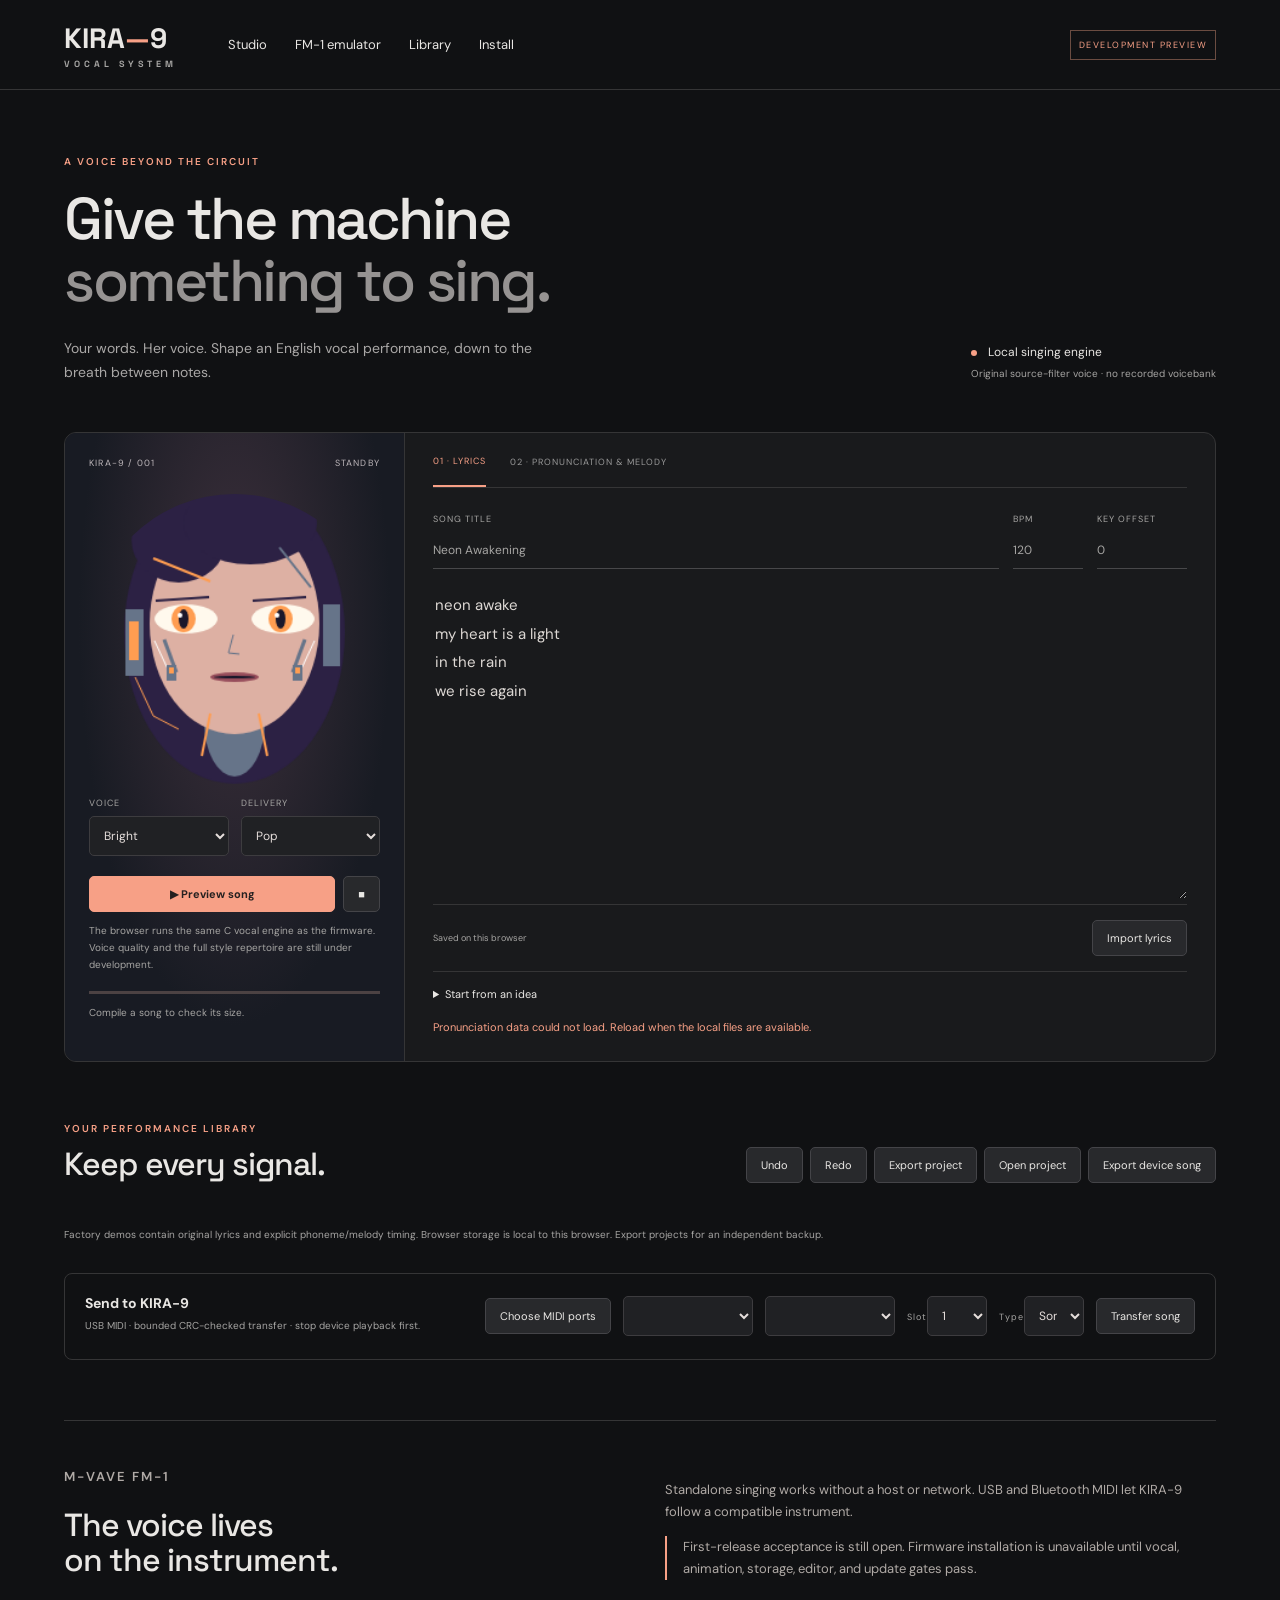
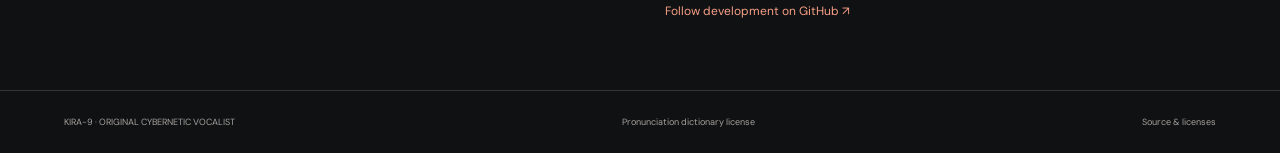
==== studio/index.html @ 8d9226d5 "feat: shared-WASM studio, typed library, MIDI master and development acceptance" ====
<!doctype html><html lang="en"><head><meta charset="utf-8"><meta name="viewport" content="width=device-width,initial-scale=1"><title>KIRA-9 · Songwriting Studio</title><meta name="description" content="Write an original song for your cybernetic vocalist. Edit English pronunciation, melody and timing, and preview the actual KIRA-9 singing engine."><link rel="stylesheet" href="style.css"></head><body>
<header><a class="brand" href="#">KIRA<span>—</span>9 <small>VOCAL SYSTEM</small></a><nav><a href="#workspace">Studio</a><a href="emulator/">FM-1 emulator</a><a href="#library">Library</a><a href="#install">Install</a></nav><span class="tag">DEVELOPMENT PREVIEW</span></header>
<main><section class="intro"><div><p class="eyebrow">A VOICE BEYOND THE CIRCUIT</p><h1>Give the machine<br><em>something to sing.</em></h1><p class="lede">Your words. Her voice. Shape an English vocal performance, down to the breath between notes.</p></div><aside><span class="indicator"></span> Local singing engine<br><small>Original source-filter voice · no recorded voicebank</small></aside></section>
<section id="workspace" class="workspace"><aside class="performer"><div class="performer-top"><span>KIRA-9 / 001</span><span id="playstate">STANDBY</span></div><canvas id="face" width="240" height="240" aria-label="Animated cyborg singer preview"></canvas><div class="voice-controls"><label>VOICE<select id="voice"><option value="0">Bright</option><option value="1">Deep</option><option value="2">Airy</option><option value="3">Smoky</option><option value="4">Youthful</option><option value="5">Mature</option><option value="6">Synthetic</option></select></label><label>DELIVERY<select id="style"><option value="0">Pop</option><option value="1">House</option><option value="2">IDM</option><option value="3">Trip-hop</option><option value="4">Ambient</option><option value="5">Soul</option><option value="6">Experimental</option><option value="7">Robotic</option></select></label></div><div class="transport"><button id="play" class="primary">▶ Preview song</button><button id="stop" aria-label="Stop singing">■</button></div><p class="fine">The browser runs the same C vocal engine as the firmware. Voice quality and the full style repertoire are still under development.</p><div class="meter"><span id="progress"></span></div><p id="capacity" class="fine">Compile a song to check its size.</p></aside>
<div class="editor"><div class="tabs" role="tablist"><button class="active" id="lyricsTab">01 · LYRICS</button><button id="timingTab">02 · PRONUNCIATION & MELODY</button></div><div id="lyricsPanel"><div class="title-row"><label>SONG TITLE<input id="title" value="Neon Awakening" maxlength="80"></label><label>BPM<input id="bpm" type="number" min="30" max="300" value="120"></label><label>KEY OFFSET<input id="key" type="number" min="-12" max="12" value="0"></label></div><label for="lyrics" class="sr">Your lyrics</label><textarea id="lyrics" spellcheck="true" placeholder="Paste your lyrics. Your wording stays yours."></textarea><div class="editor-footer"><span id="autosave">Saved on this browser</span><label class="filebutton">Import lyrics<input id="textfile" type="file" accept=".txt,text/plain"></label></div><details><summary>Start from an idea</summary><p class="fine">Offline rule-based starter. Your idea enters the first verse; mood and delivery guide the tempo and an original lyric structure. This is not an AI service, and it does not rewrite an existing draft automatically.</p><div class="generate-row"><input id="idea" placeholder="A new beginning in a neon city" maxlength="80"><select id="mood"><option value="bright">Bright</option><option value="quiet">Quiet</option></select><button id="generate">Create new draft</button></div></details></div><div id="timingPanel" hidden><p class="fine">Edit each word’s ARPAbet phonemes, MIDI note, and duration in ticks (96 per quarter note). Section headings are preserved but never sung. Unknown words need an explicit pronunciation.</p><div class="table-wrap"><table><thead><tr><th>WORD</th><th>PHONEMES</th><th>MIDI NOTE</th><th>TICKS</th></tr></thead><tbody id="alignment"></tbody></table></div><button id="compile">Validate performance</button></div><div id="status" role="status" aria-live="polite">Loading pronunciation dictionary…</div></div></section>
<section id="library" class="library"><div class="section-heading"><div><p class="eyebrow">YOUR PERFORMANCE LIBRARY</p><h2>Keep every signal.</h2></div><div class="actions"><button id="undo">Undo</button><button id="redo">Redo</button><button id="exportProject">Export project</button><label class="filebutton">Open project<input id="projectfile" type="file" accept=".json"></label><button id="exportSong">Export device song</button></div></div><div id="demos" class="demos"></div><p class="fine">Factory demos contain original lyrics and explicit phoneme/melody timing. Browser storage is local to this browser. Export projects for an independent backup.</p><div class="device-row"><div><h3>Send to KIRA-9</h3><p class="fine">USB MIDI · bounded CRC-checked transfer · stop device playback first.</p></div><button id="connect">Choose MIDI ports</button><select id="midiIn" aria-label="MIDI input"></select><select id="midiOut" aria-label="MIDI output"></select><label>Slot<select id="slot"><option value="0">1</option><option value="1">2</option><option value="2">3</option><option value="3">4</option><option value="4">5</option><option value="5">6</option><option value="6">7</option><option value="7">8</option></select></label><label>Type<select id="kind"><option value="0">Song</option><option value="1">Phrase</option><option value="2">Word</option></select></label><button id="transfer">Transfer song</button></div></section>
<section id="install" class="install"><div><p class="eyebrow">M-VAVE FM-1</p><h2>The voice lives<br>on the instrument.</h2></div><div><p>Standalone singing works without a host or network. USB and Bluetooth MIDI let KIRA-9 follow a compatible instrument.</p><p class="notice">First-release acceptance is still open. Firmware installation is unavailable until vocal, animation, storage, editor, and update gates pass.</p><a class="repo" href="https://github.com/CodingSlapfu/KIRA-9">Follow development on GitHub ↗</a></div></section></main><footer><span>KIRA-9 · ORIGINAL CYBERNETIC VOCALIST</span><a href="CMUDICT-LICENSE.txt">Pronunciation dictionary license</a><a href="https://github.com/CodingSlapfu/KIRA-9">Source & licenses</a></footer><script type="module" src="app.mjs"></script></body></html>
---- studio/style.css ----
@import url('https://fonts.googleapis.com/css2?family=DM+Sans:wght@400;500;600;700&family=Space+Grotesk:wght@400;500;600;700&display=swap');
:root{font-family:'DM Sans',sans-serif;color:#e9e7e4;background:#101113;--muted:#a6a5a3;--accent:#f7a086;--line:#353536}*{box-sizing:border-box}body{margin:0}a{color:inherit;text-decoration:none}header{height:90px;padding:0 5vw;border-bottom:1px solid var(--line);display:flex;align-items:center;gap:4vw}.brand{font:700 28px 'Space Grotesk',sans-serif;white-space:nowrap}.brand span{color:var(--accent)}.brand small{font-size:9px;display:block;letter-spacing:4px;color:var(--muted);margin-top:2px}nav{display:flex;gap:28px;font-size:13px}.tag{margin-left:auto;font-size:9px;letter-spacing:1.5px;padding:8px;border:1px solid #6b4c41;color:var(--accent)}main{max-width:1440px;margin:auto;padding:0 5vw}.intro{padding:65px 0 48px;display:flex;align-items:flex-end;justify-content:space-between;gap:32px}.eyebrow{color:var(--accent);font-size:10px;font-weight:600;letter-spacing:2px;margin:0 0 20px}h1{font:500 clamp(36px,4.6vw,66px)/1.06 'Space Grotesk',sans-serif;letter-spacing:-2.5px;margin:0}h1 em{font-style:normal;color:#969392}.lede{max-width:470px;color:#aaa8a7;line-height:1.7;font-size:14px;margin:24px 0 0}.intro aside{font-size:12px;line-height:2}.intro small{display:block;color:var(--muted);font-size:10px}.indicator{display:inline-block;width:6px;height:6px;background:var(--accent);border-radius:50%;margin-right:8px}.workspace{display:grid;grid-template-columns:340px 1fr;border:1px solid var(--line);border-radius:12px;overflow:hidden;background:#191a1c}.performer{background:radial-gradient(ellipse at 50% 30%,#3d303c 0,#181b23 65%);padding:24px;border-right:1px solid var(--line)}.performer-top{display:flex;justify-content:space-between;font-size:9px;letter-spacing:1.2px;color:#bdb6ba}.performer canvas{display:block;width:100%;image-rendering:auto;margin:25px auto 12px;border-radius:50% 50% 12px 12px}.voice-controls{display:grid;grid-template-columns:1fr 1fr;gap:12px}label{display:block;font-size:9px;letter-spacing:1px;color:var(--muted)}input,select,textarea,button{font:inherit;color:inherit}input,select{width:100%;background:#202124;border:1px solid #3d3c3f;border-radius:5px;padding:10px;margin-top:7px;font-size:12px;outline-offset:3px}select{color:#e5dedb}button,.filebutton{cursor:pointer;background:#28292c;border:1px solid #444448;border-radius:5px;padding:10px 14px;font-size:11px;letter-spacing:0;color:#e9e7e4;text-align:center;transition:background .15s}button:hover,.filebutton:hover{background:#414045}button:focus-visible,a:focus-visible,input:focus-visible,select:focus-visible,textarea:focus-visible{outline:2px solid var(--accent);outline-offset:3px}.primary{background:var(--accent);border-color:var(--accent);color:#242020;font-weight:700}.primary:hover{background:#ffb7a2}.transport{display:flex;gap:8px;margin-top:20px}.transport .primary{flex:1}.fine{color:var(--muted);font-size:10px;line-height:1.7}.meter{height:3px;background:#4c4243;margin-top:18px;overflow:hidden}.meter span{display:block;background:var(--accent);height:100%;width:0}.editor{padding:0 28px 20px;min-width:0}.tabs{display:flex;border-bottom:1px solid var(--line);margin-bottom:25px;gap:24px;overflow:auto}.tabs button{font-size:9px;letter-spacing:1px;white-space:nowrap;background:none;padding:22px 0 18px;border:none;border-radius:0;color:#999}.tabs .active{border-bottom:2px solid var(--accent);color:var(--accent)}.title-row{display:grid;grid-template-columns:1fr 70px 90px;gap:14px;margin-bottom:20px}.title-row input{background:transparent;border:none;border-bottom:1px solid #48484a;border-radius:0;padding-left:0}textarea{width:100%;height:310px;resize:vertical;background:transparent;border:none;outline-offset:5px;line-height:1.9;font-size:15px;color:#ddd8d4}.editor-footer{display:flex;align-items:center;justify-content:space-between;font-size:9px;color:var(--muted);border-top:1px solid var(--line);padding:15px 0}.filebutton input{display:none}details{border-top:1px solid var(--line);padding-top:15px;font-size:11px}summary{cursor:pointer}.generate-row{display:flex;align-items:center;gap:8px}.generate-row select{width:85px}.generate-row button{white-space:nowrap;margin-top:7px}#status{font-size:11px;line-height:1.6;padding-top:18px;color:var(--accent);min-height:40px}.table-wrap{max-height:370px;overflow:auto;margin-bottom:15px}table{width:100%;border-collapse:collapse}th{font-size:9px;text-align:left;color:var(--muted);padding:9px}td{padding:4px;font-size:11px;border-bottom:1px solid #303134}td input{padding:7px;min-width:48px;margin:0}.library{padding:60px 0}.section-heading{display:flex;justify-content:space-between;align-items:flex-end;gap:20px}.section-heading .eyebrow{margin-bottom:12px}h2{font:500 32px/1.1 'Space Grotesk';letter-spacing:-1px;margin:0}.actions{display:flex;gap:7px;flex-wrap:wrap}.demos{display:grid;grid-template-columns:repeat(4,1fr);gap:12px;margin:28px 0 15px}.demo{min-height:105px;text-align:left;padding:18px;position:relative;background:#1b1d20;border:1px solid var(--line)}.demo span{display:block;font:500 14px 'Space Grotesk';margin:18px 0 4px}.demo small{color:#a09b99;font-size:10px}.demo b{position:absolute;right:16px;top:14px;color:var(--accent);font-weight:400}.device-row{display:flex;align-items:center;gap:12px;border:1px solid var(--line);border-radius:8px;padding:20px;margin-top:30px;flex-wrap:wrap}.device-row div{margin-right:auto}.device-row select{width:130px;margin:0}.device-row label select{width:60px}h3{font-size:14px;margin:0}.device-row p{margin:5px 0}.install{padding:45px 0 70px;border-top:1px solid var(--line);display:grid;grid-template-columns:1fr 1fr;gap:50px}.install p{font-size:13px;line-height:1.7;color:#b0aaa6}.notice{border-left:2px solid var(--accent);padding-left:16px}.repo{display:inline-block;font-size:12px;margin-top:10px;color:var(--accent)}footer{padding:25px 5vw;border-top:1px solid var(--line);font-size:9px;color:#a6a29d;display:flex;justify-content:space-between;gap:20px}.sr{position:absolute;width:1px;height:1px;overflow:hidden;clip-path:inset(50%)}[hidden]{display:none!important}@media(max-width:1000px){header{gap:20px}nav{gap:14px}.tag{display:none}.workspace{grid-template-columns:280px 1fr}.performer{padding:18px}.editor{padding:0 18px 18px}.section-heading{display:block}.actions{margin-top:20px}.demos{grid-template-columns:repeat(2,1fr)}}@media(max-width:680px){header{height:auto;min-height:90px;flex-wrap:wrap;padding-top:18px;padding-bottom:15px}nav{font-size:11px}.intro{padding-top:40px;display:block}.intro aside{margin-top:22px}.workspace{grid-template-columns:1fr}.performer{border-right:none;border-bottom:1px solid var(--line)}.performer canvas{width:240px;max-width:100%}.performer .fine{max-width:340px}.editor{padding:0 18px 18px}.tabs{gap:14px}.tabs button{font-size:8px}.install{grid-template-columns:1fr;gap:22px}.demos{gap:8px}.generate-row{flex-wrap:wrap}.title-row{grid-template-columns:1fr 55px 70px}footer{flex-wrap:wrap}}
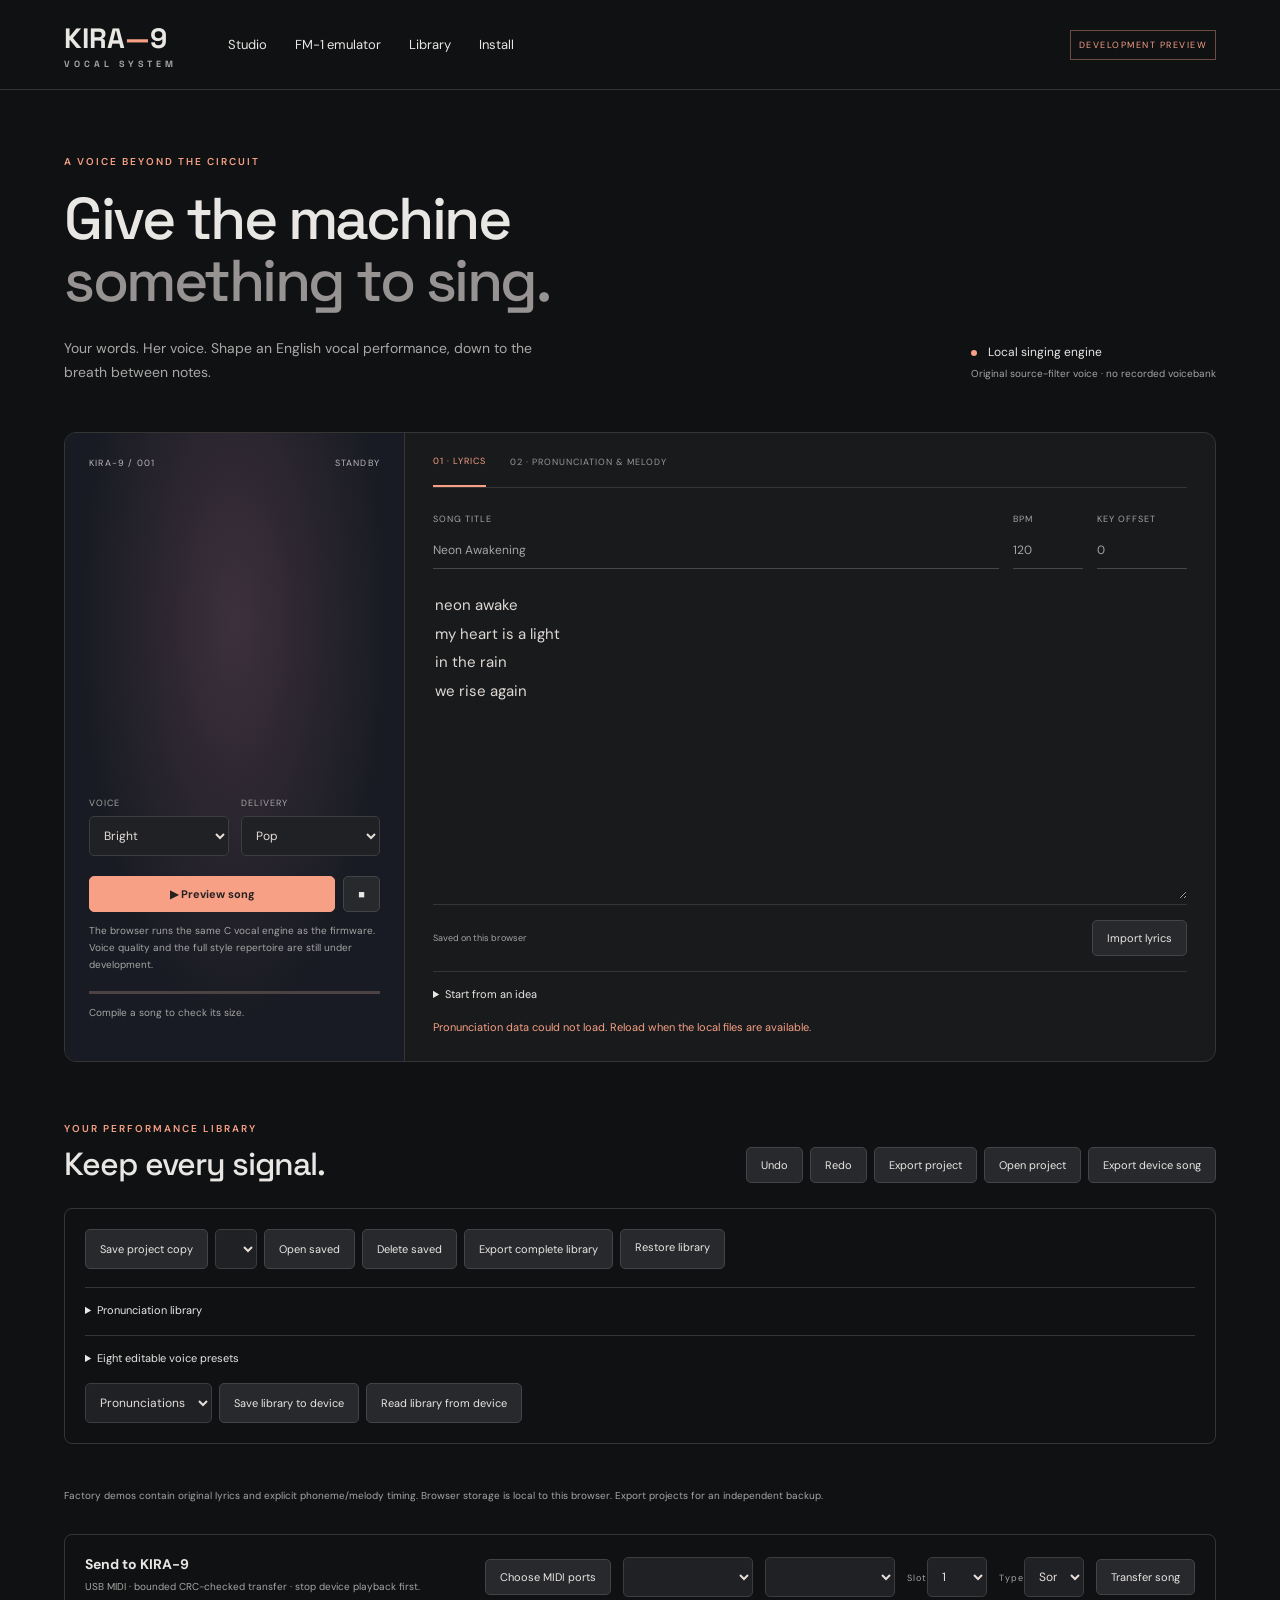
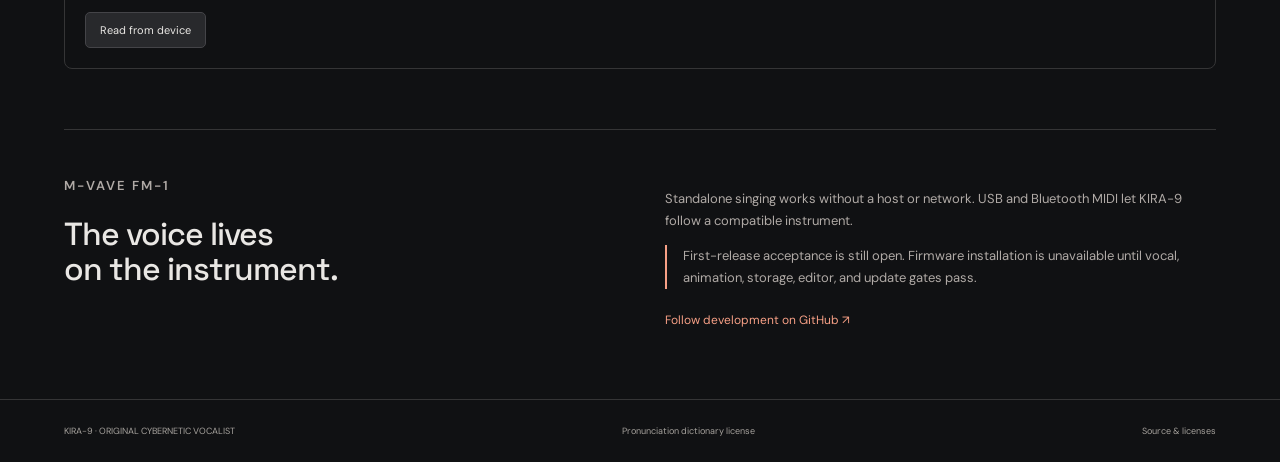
==== commit 8a0fba0b: "feat: articulatory vocal DSP, shared cybernetic face rig and editable libraries" ====
--- a/studio/index.html
+++ b/studio/index.html
@@ -2,6 +2,6 @@
 <header><a class="brand" href="#">KIRA<span>—</span>9 <small>VOCAL SYSTEM</small></a><nav><a href="#workspace">Studio</a><a href="emulator/">FM-1 emulator</a><a href="#library">Library</a><a href="#install">Install</a></nav><span class="tag">DEVELOPMENT PREVIEW</span></header>
 <main><section class="intro"><div><p class="eyebrow">A VOICE BEYOND THE CIRCUIT</p><h1>Give the machine<br><em>something to sing.</em></h1><p class="lede">Your words. Her voice. Shape an English vocal performance, down to the breath between notes.</p></div><aside><span class="indicator"></span> Local singing engine<br><small>Original source-filter voice · no recorded voicebank</small></aside></section>
 <section id="workspace" class="workspace"><aside class="performer"><div class="performer-top"><span>KIRA-9 / 001</span><span id="playstate">STANDBY</span></div><canvas id="face" width="240" height="240" aria-label="Animated cyborg singer preview"></canvas><div class="voice-controls"><label>VOICE<select id="voice"><option value="0">Bright</option><option value="1">Deep</option><option value="2">Airy</option><option value="3">Smoky</option><option value="4">Youthful</option><option value="5">Mature</option><option value="6">Synthetic</option></select></label><label>DELIVERY<select id="style"><option value="0">Pop</option><option value="1">House</option><option value="2">IDM</option><option value="3">Trip-hop</option><option value="4">Ambient</option><option value="5">Soul</option><option value="6">Experimental</option><option value="7">Robotic</option></select></label></div><div class="transport"><button id="play" class="primary">▶ Preview song</button><button id="stop" aria-label="Stop singing">■</button></div><p class="fine">The browser runs the same C vocal engine as the firmware. Voice quality and the full style repertoire are still under development.</p><div class="meter"><span id="progress"></span></div><p id="capacity" class="fine">Compile a song to check its size.</p></aside>
-<div class="editor"><div class="tabs" role="tablist"><button class="active" id="lyricsTab">01 · LYRICS</button><button id="timingTab">02 · PRONUNCIATION & MELODY</button></div><div id="lyricsPanel"><div class="title-row"><label>SONG TITLE<input id="title" value="Neon Awakening" maxlength="80"></label><label>BPM<input id="bpm" type="number" min="30" max="300" value="120"></label><label>KEY OFFSET<input id="key" type="number" min="-12" max="12" value="0"></label></div><label for="lyrics" class="sr">Your lyrics</label><textarea id="lyrics" spellcheck="true" placeholder="Paste your lyrics. Your wording stays yours."></textarea><div class="editor-footer"><span id="autosave">Saved on this browser</span><label class="filebutton">Import lyrics<input id="textfile" type="file" accept=".txt,text/plain"></label></div><details><summary>Start from an idea</summary><p class="fine">Offline rule-based starter. Your idea enters the first verse; mood and delivery guide the tempo and an original lyric structure. This is not an AI service, and it does not rewrite an existing draft automatically.</p><div class="generate-row"><input id="idea" placeholder="A new beginning in a neon city" maxlength="80"><select id="mood"><option value="bright">Bright</option><option value="quiet">Quiet</option></select><button id="generate">Create new draft</button></div></details></div><div id="timingPanel" hidden><p class="fine">Edit each word’s ARPAbet phonemes, MIDI note, and duration in ticks (96 per quarter note). Section headings are preserved but never sung. Unknown words need an explicit pronunciation.</p><div class="table-wrap"><table><thead><tr><th>WORD</th><th>PHONEMES</th><th>MIDI NOTE</th><th>TICKS</th></tr></thead><tbody id="alignment"></tbody></table></div><button id="compile">Validate performance</button></div><div id="status" role="status" aria-live="polite">Loading pronunciation dictionary…</div></div></section>
-<section id="library" class="library"><div class="section-heading"><div><p class="eyebrow">YOUR PERFORMANCE LIBRARY</p><h2>Keep every signal.</h2></div><div class="actions"><button id="undo">Undo</button><button id="redo">Redo</button><button id="exportProject">Export project</button><label class="filebutton">Open project<input id="projectfile" type="file" accept=".json"></label><button id="exportSong">Export device song</button></div></div><div id="demos" class="demos"></div><p class="fine">Factory demos contain original lyrics and explicit phoneme/melody timing. Browser storage is local to this browser. Export projects for an independent backup.</p><div class="device-row"><div><h3>Send to KIRA-9</h3><p class="fine">USB MIDI · bounded CRC-checked transfer · stop device playback first.</p></div><button id="connect">Choose MIDI ports</button><select id="midiIn" aria-label="MIDI input"></select><select id="midiOut" aria-label="MIDI output"></select><label>Slot<select id="slot"><option value="0">1</option><option value="1">2</option><option value="2">3</option><option value="3">4</option><option value="4">5</option><option value="5">6</option><option value="6">7</option><option value="7">8</option></select></label><label>Type<select id="kind"><option value="0">Song</option><option value="1">Phrase</option><option value="2">Word</option></select></label><button id="transfer">Transfer song</button></div></section>
+<div class="editor"><div class="tabs" role="tablist"><button class="active" id="lyricsTab">01 · LYRICS</button><button id="timingTab">02 · PRONUNCIATION & MELODY</button></div><div id="lyricsPanel"><div class="title-row"><label>SONG TITLE<input id="title" value="Neon Awakening" maxlength="80"></label><label>BPM<input id="bpm" type="number" min="30" max="300" value="120"></label><label>KEY OFFSET<input id="key" type="number" min="-12" max="12" value="0"></label></div><label for="lyrics" class="sr">Your lyrics</label><textarea id="lyrics" spellcheck="true" placeholder="Paste your lyrics. Your wording stays yours."></textarea><div class="editor-footer"><span id="autosave">Saved on this browser</span><label class="filebutton">Import lyrics<input id="textfile" type="file" accept=".txt,text/plain"></label></div><details><summary>Start from an idea</summary><p class="fine">Offline rule-based starter. Your idea enters the first verse; mood and delivery guide the tempo and an original lyric structure. This is not an AI service, and it does not rewrite an existing draft automatically.</p><div class="generate-row"><input id="idea" placeholder="A new beginning in a neon city" maxlength="80"><select id="mood"><option value="bright">Bright</option><option value="quiet">Quiet</option></select><button id="generate">Create new draft</button></div></details></div><div id="timingPanel" hidden><p class="fine">Edit each word’s ARPAbet phonemes, MIDI note, and duration in ticks (96 per quarter note). Section headings are preserved but never sung. Unknown words need an explicit pronunciation.</p><div class="table-wrap"><table><thead><tr><th>WORD</th><th>PHONEMES</th><th>MIDI NOTE</th><th>TICKS</th><th>STRESS</th><th>LEVEL</th><th>BREATH</th><th>PHONEME TICKS</th><th>MELISMA</th></tr></thead><tbody id="alignment"></tbody></table></div><label>QUANTIZE<select id="quantize"><option value="1">Exact</option><option value="6">1/64</option><option value="12">1/32</option><option value="24">1/16</option><option value="48">1/8</option></select></label><button id="compile">Validate performance</button><button id="fromLyrics">Rebuild score from lyrics</button><div class="table-wrap"><table><thead><tr><th>Tick</th><th>Phoneme</th><th>Note</th><th>Length</th><th>Level</th><th>Stress</th></tr></thead><tbody id="scoreRows"></tbody></table></div></div><div id="status" role="status" aria-live="polite">Loading pronunciation dictionary…</div></div></section>
+<section id="library" class="library"><div class="section-heading"><div><p class="eyebrow">YOUR PERFORMANCE LIBRARY</p><h2>Keep every signal.</h2></div><div class="actions"><button id="undo">Undo</button><button id="redo">Redo</button><button id="exportProject">Export project</button><label class="filebutton">Open project<input id="projectfile" type="file" accept=".json"></label><button id="exportSong">Export device song</button></div></div><div class="library-tools"><div class="actions"><button id="saveProject">Save project copy</button><select id="savedProjects" aria-label="Saved projects"></select><button id="openSaved">Open saved</button><button id="deleteSaved">Delete saved</button><button id="exportLibrary">Export complete library</button><label class="filebutton">Restore library<input id="restoreLibrary" type="file" accept=".json"></label></div><details><summary>Pronunciation library</summary><p class="fine">One English word and its ARPAbet pronunciation per line. For example: kira = K IH R AH. Corrections apply to new compilations; your lyric text stays intact.</p><textarea id="pronunciations" aria-label="Pronunciation library" placeholder="kira = K IH R AH"></textarea><button id="savePronunciations">Save pronunciations</button></details><details><summary>Eight editable voice presets</summary><p class="fine">Voice 0–6 · Style 0–7 · Emotion 0–3 · Morph/breath/vibrato/glide 0–100 · Harmony −12…12 semitones (0 off) · Expression 0–127.</p><div class="table-wrap"><table><thead><tr><th>Name</th><th>Voice</th><th>Style</th><th>Emotion</th><th>Morph</th><th>Breath</th><th>Vibrato</th><th>Glide</th><th>Harmony</th><th>Expression</th><th>Audition</th></tr></thead><tbody id="presetRows"></tbody></table></div></details><div class="actions"><select id="libraryKind" aria-label="Independent device library"><option value="3">Pronunciations</option><option value="4">Voice presets</option></select><button id="sendLibrary">Save library to device</button><button id="readLibrary">Read library from device</button></div></div><div id="demos" class="demos"></div><p class="fine">Factory demos contain original lyrics and explicit phoneme/melody timing. Browser storage is local to this browser. Export projects for an independent backup.</p><div class="device-row"><div><h3>Send to KIRA-9</h3><p class="fine">USB MIDI · bounded CRC-checked transfer · stop device playback first.</p></div><button id="connect">Choose MIDI ports</button><select id="midiIn" aria-label="MIDI input"></select><select id="midiOut" aria-label="MIDI output"></select><label>Slot<select id="slot"><option value="0">1</option><option value="1">2</option><option value="2">3</option><option value="3">4</option><option value="4">5</option><option value="5">6</option><option value="6">7</option><option value="7">8</option></select></label><label>Type<select id="kind"><option value="0">Song</option><option value="1">Phrase</option><option value="2">Word</option></select></label><button id="transfer">Transfer song</button><button id="receiveSong">Read from device</button></div></section>
 <section id="install" class="install"><div><p class="eyebrow">M-VAVE FM-1</p><h2>The voice lives<br>on the instrument.</h2></div><div><p>Standalone singing works without a host or network. USB and Bluetooth MIDI let KIRA-9 follow a compatible instrument.</p><p class="notice">First-release acceptance is still open. Firmware installation is unavailable until vocal, animation, storage, editor, and update gates pass.</p><a class="repo" href="https://github.com/CodingSlapfu/KIRA-9">Follow development on GitHub ↗</a></div></section></main><footer><span>KIRA-9 · ORIGINAL CYBERNETIC VOCALIST</span><a href="CMUDICT-LICENSE.txt">Pronunciation dictionary license</a><a href="https://github.com/CodingSlapfu/KIRA-9">Source & licenses</a></footer><script type="module" src="app.mjs"></script></body></html>
--- a/studio/style.css
+++ b/studio/style.css
@@ -1,2 +1,4 @@
 @import url('https://fonts.googleapis.com/css2?family=DM+Sans:wght@400;500;600;700&family=Space+Grotesk:wght@400;500;600;700&display=swap');
 :root{font-family:'DM Sans',sans-serif;color:#e9e7e4;background:#101113;--muted:#a6a5a3;--accent:#f7a086;--line:#353536}*{box-sizing:border-box}body{margin:0}a{color:inherit;text-decoration:none}header{height:90px;padding:0 5vw;border-bottom:1px solid var(--line);display:flex;align-items:center;gap:4vw}.brand{font:700 28px 'Space Grotesk',sans-serif;white-space:nowrap}.brand span{color:var(--accent)}.brand small{font-size:9px;display:block;letter-spacing:4px;color:var(--muted);margin-top:2px}nav{display:flex;gap:28px;font-size:13px}.tag{margin-left:auto;font-size:9px;letter-spacing:1.5px;padding:8px;border:1px solid #6b4c41;color:var(--accent)}main{max-width:1440px;margin:auto;padding:0 5vw}.intro{padding:65px 0 48px;display:flex;align-items:flex-end;justify-content:space-between;gap:32px}.eyebrow{color:var(--accent);font-size:10px;font-weight:600;letter-spacing:2px;margin:0 0 20px}h1{font:500 clamp(36px,4.6vw,66px)/1.06 'Space Grotesk',sans-serif;letter-spacing:-2.5px;margin:0}h1 em{font-style:normal;color:#969392}.lede{max-width:470px;color:#aaa8a7;line-height:1.7;font-size:14px;margin:24px 0 0}.intro aside{font-size:12px;line-height:2}.intro small{display:block;color:var(--muted);font-size:10px}.indicator{display:inline-block;width:6px;height:6px;background:var(--accent);border-radius:50%;margin-right:8px}.workspace{display:grid;grid-template-columns:340px 1fr;border:1px solid var(--line);border-radius:12px;overflow:hidden;background:#191a1c}.performer{background:radial-gradient(ellipse at 50% 30%,#3d303c 0,#181b23 65%);padding:24px;border-right:1px solid var(--line)}.performer-top{display:flex;justify-content:space-between;font-size:9px;letter-spacing:1.2px;color:#bdb6ba}.performer canvas{display:block;width:100%;image-rendering:auto;margin:25px auto 12px;border-radius:50% 50% 12px 12px}.voice-controls{display:grid;grid-template-columns:1fr 1fr;gap:12px}label{display:block;font-size:9px;letter-spacing:1px;color:var(--muted)}input,select,textarea,button{font:inherit;color:inherit}input,select{width:100%;background:#202124;border:1px solid #3d3c3f;border-radius:5px;padding:10px;margin-top:7px;font-size:12px;outline-offset:3px}select{color:#e5dedb}button,.filebutton{cursor:pointer;background:#28292c;border:1px solid #444448;border-radius:5px;padding:10px 14px;font-size:11px;letter-spacing:0;color:#e9e7e4;text-align:center;transition:background .15s}button:hover,.filebutton:hover{background:#414045}button:focus-visible,a:focus-visible,input:focus-visible,select:focus-visible,textarea:focus-visible{outline:2px solid var(--accent);outline-offset:3px}.primary{background:var(--accent);border-color:var(--accent);color:#242020;font-weight:700}.primary:hover{background:#ffb7a2}.transport{display:flex;gap:8px;margin-top:20px}.transport .primary{flex:1}.fine{color:var(--muted);font-size:10px;line-height:1.7}.meter{height:3px;background:#4c4243;margin-top:18px;overflow:hidden}.meter span{display:block;background:var(--accent);height:100%;width:0}.editor{padding:0 28px 20px;min-width:0}.tabs{display:flex;border-bottom:1px solid var(--line);margin-bottom:25px;gap:24px;overflow:auto}.tabs button{font-size:9px;letter-spacing:1px;white-space:nowrap;background:none;padding:22px 0 18px;border:none;border-radius:0;color:#999}.tabs .active{border-bottom:2px solid var(--accent);color:var(--accent)}.title-row{display:grid;grid-template-columns:1fr 70px 90px;gap:14px;margin-bottom:20px}.title-row input{background:transparent;border:none;border-bottom:1px solid #48484a;border-radius:0;padding-left:0}textarea{width:100%;height:310px;resize:vertical;background:transparent;border:none;outline-offset:5px;line-height:1.9;font-size:15px;color:#ddd8d4}.editor-footer{display:flex;align-items:center;justify-content:space-between;font-size:9px;color:var(--muted);border-top:1px solid var(--line);padding:15px 0}.filebutton input{display:none}details{border-top:1px solid var(--line);padding-top:15px;font-size:11px}summary{cursor:pointer}.generate-row{display:flex;align-items:center;gap:8px}.generate-row select{width:85px}.generate-row button{white-space:nowrap;margin-top:7px}#status{font-size:11px;line-height:1.6;padding-top:18px;color:var(--accent);min-height:40px}.table-wrap{max-height:370px;overflow:auto;margin-bottom:15px}table{width:100%;border-collapse:collapse}th{font-size:9px;text-align:left;color:var(--muted);padding:9px}td{padding:4px;font-size:11px;border-bottom:1px solid #303134}td input{padding:7px;min-width:48px;margin:0}.library{padding:60px 0}.section-heading{display:flex;justify-content:space-between;align-items:flex-end;gap:20px}.section-heading .eyebrow{margin-bottom:12px}h2{font:500 32px/1.1 'Space Grotesk';letter-spacing:-1px;margin:0}.actions{display:flex;gap:7px;flex-wrap:wrap}.demos{display:grid;grid-template-columns:repeat(4,1fr);gap:12px;margin:28px 0 15px}.demo{min-height:105px;text-align:left;padding:18px;position:relative;background:#1b1d20;border:1px solid var(--line)}.demo span{display:block;font:500 14px 'Space Grotesk';margin:18px 0 4px}.demo small{color:#a09b99;font-size:10px}.demo b{position:absolute;right:16px;top:14px;color:var(--accent);font-weight:400}.device-row{display:flex;align-items:center;gap:12px;border:1px solid var(--line);border-radius:8px;padding:20px;margin-top:30px;flex-wrap:wrap}.device-row div{margin-right:auto}.device-row select{width:130px;margin:0}.device-row label select{width:60px}h3{font-size:14px;margin:0}.device-row p{margin:5px 0}.install{padding:45px 0 70px;border-top:1px solid var(--line);display:grid;grid-template-columns:1fr 1fr;gap:50px}.install p{font-size:13px;line-height:1.7;color:#b0aaa6}.notice{border-left:2px solid var(--accent);padding-left:16px}.repo{display:inline-block;font-size:12px;margin-top:10px;color:var(--accent)}footer{padding:25px 5vw;border-top:1px solid var(--line);font-size:9px;color:#a6a29d;display:flex;justify-content:space-between;gap:20px}.sr{position:absolute;width:1px;height:1px;overflow:hidden;clip-path:inset(50%)}[hidden]{display:none!important}@media(max-width:1000px){header{gap:20px}nav{gap:14px}.tag{display:none}.workspace{grid-template-columns:280px 1fr}.performer{padding:18px}.editor{padding:0 18px 18px}.section-heading{display:block}.actions{margin-top:20px}.demos{grid-template-columns:repeat(2,1fr)}}@media(max-width:680px){header{height:auto;min-height:90px;flex-wrap:wrap;padding-top:18px;padding-bottom:15px}nav{font-size:11px}.intro{padding-top:40px;display:block}.intro aside{margin-top:22px}.workspace{grid-template-columns:1fr}.performer{border-right:none;border-bottom:1px solid var(--line)}.performer canvas{width:240px;max-width:100%}.performer .fine{max-width:340px}.editor{padding:0 18px 18px}.tabs{gap:14px}.tabs button{font-size:8px}.install{grid-template-columns:1fr;gap:22px}.demos{gap:8px}.generate-row{flex-wrap:wrap}.title-row{grid-template-columns:1fr 55px 70px}footer{flex-wrap:wrap}}
+
+.library-tools{display:grid;gap:18px;margin:25px 0;padding:20px;border:1px solid var(--line);border-radius:8px}.library-tools select{width:auto;max-width:220px;margin:0}.library-tools textarea{height:120px;border:1px solid var(--line);padding:10px}#presetRows input{min-width:55px}#presetRows td:first-child input{min-width:120px}.table-wrap table{min-width:650px}#alignment input{min-width:58px}#alignment td:nth-child(2) input{min-width:140px}
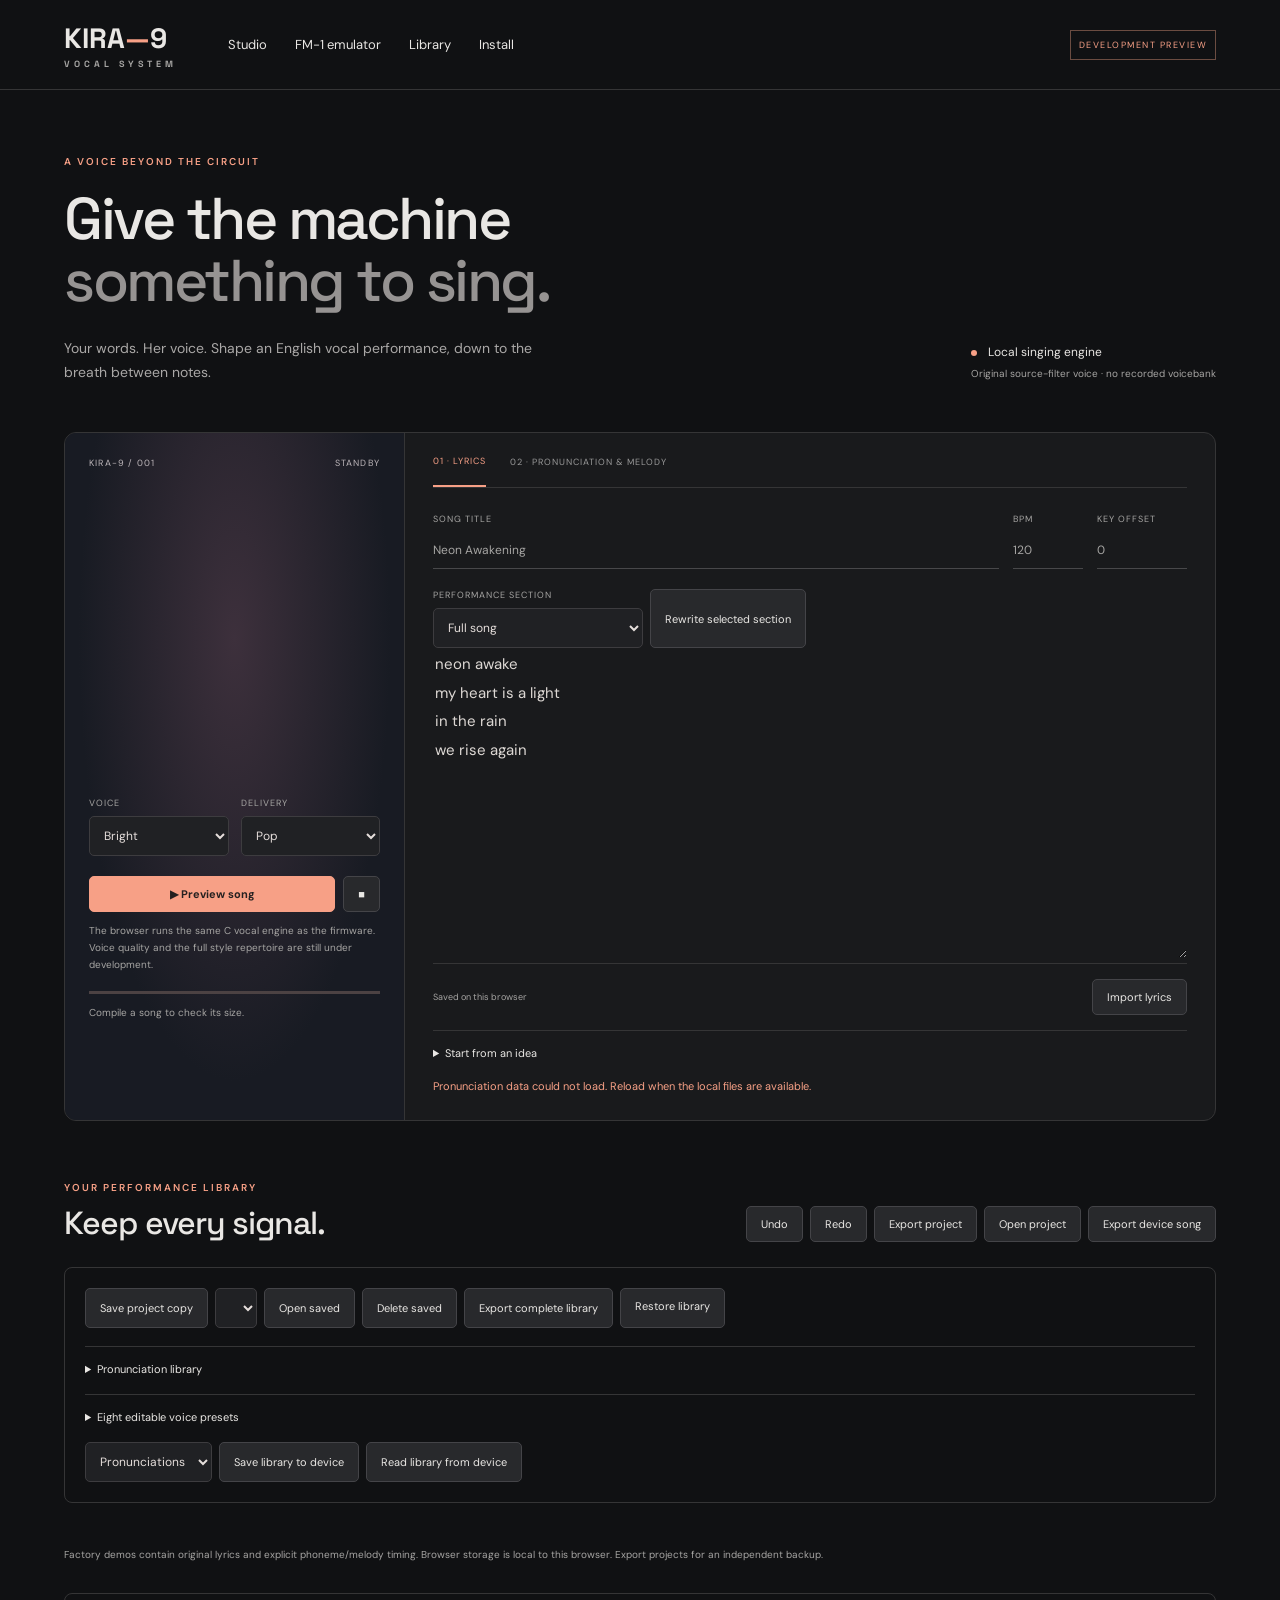
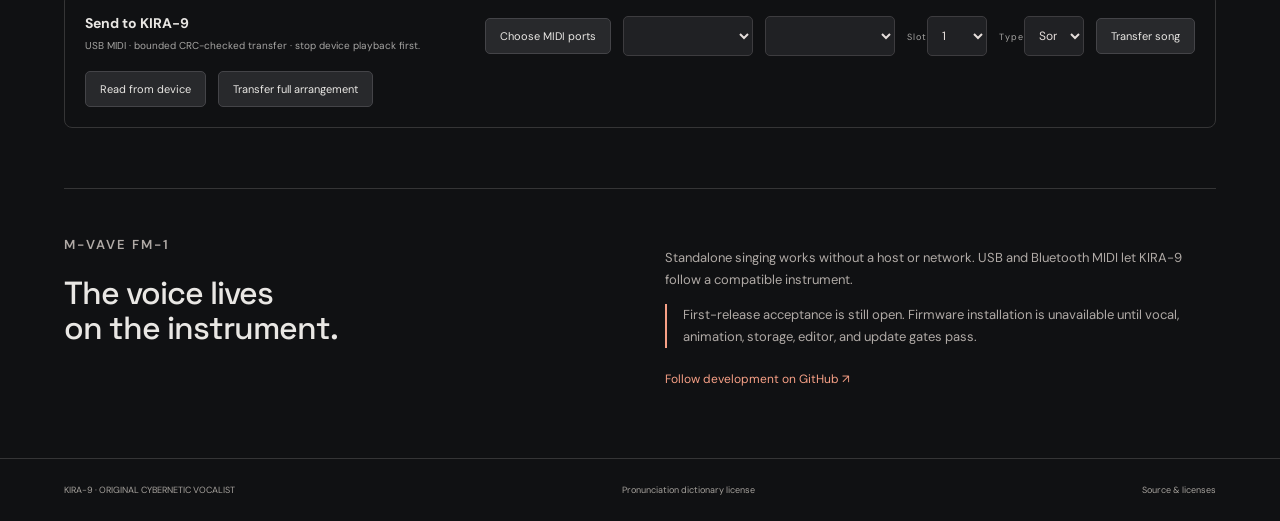
==== commit a0650f1d: "fix: expose CI failures and preserve retryable verified backups; retain arrangement work" ====
--- a/studio/index.html
+++ b/studio/index.html
@@ -2,6 +2,6 @@
 <header><a class="brand" href="#">KIRA<span>—</span>9 <small>VOCAL SYSTEM</small></a><nav><a href="#workspace">Studio</a><a href="emulator/">FM-1 emulator</a><a href="#library">Library</a><a href="#install">Install</a></nav><span class="tag">DEVELOPMENT PREVIEW</span></header>
 <main><section class="intro"><div><p class="eyebrow">A VOICE BEYOND THE CIRCUIT</p><h1>Give the machine<br><em>something to sing.</em></h1><p class="lede">Your words. Her voice. Shape an English vocal performance, down to the breath between notes.</p></div><aside><span class="indicator"></span> Local singing engine<br><small>Original source-filter voice · no recorded voicebank</small></aside></section>
 <section id="workspace" class="workspace"><aside class="performer"><div class="performer-top"><span>KIRA-9 / 001</span><span id="playstate">STANDBY</span></div><canvas id="face" width="240" height="240" aria-label="Animated cyborg singer preview"></canvas><div class="voice-controls"><label>VOICE<select id="voice"><option value="0">Bright</option><option value="1">Deep</option><option value="2">Airy</option><option value="3">Smoky</option><option value="4">Youthful</option><option value="5">Mature</option><option value="6">Synthetic</option></select></label><label>DELIVERY<select id="style"><option value="0">Pop</option><option value="1">House</option><option value="2">IDM</option><option value="3">Trip-hop</option><option value="4">Ambient</option><option value="5">Soul</option><option value="6">Experimental</option><option value="7">Robotic</option></select></label></div><div class="transport"><button id="play" class="primary">▶ Preview song</button><button id="stop" aria-label="Stop singing">■</button></div><p class="fine">The browser runs the same C vocal engine as the firmware. Voice quality and the full style repertoire are still under development.</p><div class="meter"><span id="progress"></span></div><p id="capacity" class="fine">Compile a song to check its size.</p></aside>
-<div class="editor"><div class="tabs" role="tablist"><button class="active" id="lyricsTab">01 · LYRICS</button><button id="timingTab">02 · PRONUNCIATION & MELODY</button></div><div id="lyricsPanel"><div class="title-row"><label>SONG TITLE<input id="title" value="Neon Awakening" maxlength="80"></label><label>BPM<input id="bpm" type="number" min="30" max="300" value="120"></label><label>KEY OFFSET<input id="key" type="number" min="-12" max="12" value="0"></label></div><label for="lyrics" class="sr">Your lyrics</label><textarea id="lyrics" spellcheck="true" placeholder="Paste your lyrics. Your wording stays yours."></textarea><div class="editor-footer"><span id="autosave">Saved on this browser</span><label class="filebutton">Import lyrics<input id="textfile" type="file" accept=".txt,text/plain"></label></div><details><summary>Start from an idea</summary><p class="fine">Offline rule-based starter. Your idea enters the first verse; mood and delivery guide the tempo and an original lyric structure. This is not an AI service, and it does not rewrite an existing draft automatically.</p><div class="generate-row"><input id="idea" placeholder="A new beginning in a neon city" maxlength="80"><select id="mood"><option value="bright">Bright</option><option value="quiet">Quiet</option></select><button id="generate">Create new draft</button></div></details></div><div id="timingPanel" hidden><p class="fine">Edit each word’s ARPAbet phonemes, MIDI note, and duration in ticks (96 per quarter note). Section headings are preserved but never sung. Unknown words need an explicit pronunciation.</p><div class="table-wrap"><table><thead><tr><th>WORD</th><th>PHONEMES</th><th>MIDI NOTE</th><th>TICKS</th><th>STRESS</th><th>LEVEL</th><th>BREATH</th><th>PHONEME TICKS</th><th>MELISMA</th></tr></thead><tbody id="alignment"></tbody></table></div><label>QUANTIZE<select id="quantize"><option value="1">Exact</option><option value="6">1/64</option><option value="12">1/32</option><option value="24">1/16</option><option value="48">1/8</option></select></label><button id="compile">Validate performance</button><button id="fromLyrics">Rebuild score from lyrics</button><div class="table-wrap"><table><thead><tr><th>Tick</th><th>Phoneme</th><th>Note</th><th>Length</th><th>Level</th><th>Stress</th></tr></thead><tbody id="scoreRows"></tbody></table></div></div><div id="status" role="status" aria-live="polite">Loading pronunciation dictionary…</div></div></section>
-<section id="library" class="library"><div class="section-heading"><div><p class="eyebrow">YOUR PERFORMANCE LIBRARY</p><h2>Keep every signal.</h2></div><div class="actions"><button id="undo">Undo</button><button id="redo">Redo</button><button id="exportProject">Export project</button><label class="filebutton">Open project<input id="projectfile" type="file" accept=".json"></label><button id="exportSong">Export device song</button></div></div><div class="library-tools"><div class="actions"><button id="saveProject">Save project copy</button><select id="savedProjects" aria-label="Saved projects"></select><button id="openSaved">Open saved</button><button id="deleteSaved">Delete saved</button><button id="exportLibrary">Export complete library</button><label class="filebutton">Restore library<input id="restoreLibrary" type="file" accept=".json"></label></div><details><summary>Pronunciation library</summary><p class="fine">One English word and its ARPAbet pronunciation per line. For example: kira = K IH R AH. Corrections apply to new compilations; your lyric text stays intact.</p><textarea id="pronunciations" aria-label="Pronunciation library" placeholder="kira = K IH R AH"></textarea><button id="savePronunciations">Save pronunciations</button></details><details><summary>Eight editable voice presets</summary><p class="fine">Voice 0–6 · Style 0–7 · Emotion 0–3 · Morph/breath/vibrato/glide 0–100 · Harmony −12…12 semitones (0 off) · Expression 0–127.</p><div class="table-wrap"><table><thead><tr><th>Name</th><th>Voice</th><th>Style</th><th>Emotion</th><th>Morph</th><th>Breath</th><th>Vibrato</th><th>Glide</th><th>Harmony</th><th>Expression</th><th>Audition</th></tr></thead><tbody id="presetRows"></tbody></table></div></details><div class="actions"><select id="libraryKind" aria-label="Independent device library"><option value="3">Pronunciations</option><option value="4">Voice presets</option></select><button id="sendLibrary">Save library to device</button><button id="readLibrary">Read library from device</button></div></div><div id="demos" class="demos"></div><p class="fine">Factory demos contain original lyrics and explicit phoneme/melody timing. Browser storage is local to this browser. Export projects for an independent backup.</p><div class="device-row"><div><h3>Send to KIRA-9</h3><p class="fine">USB MIDI · bounded CRC-checked transfer · stop device playback first.</p></div><button id="connect">Choose MIDI ports</button><select id="midiIn" aria-label="MIDI input"></select><select id="midiOut" aria-label="MIDI output"></select><label>Slot<select id="slot"><option value="0">1</option><option value="1">2</option><option value="2">3</option><option value="3">4</option><option value="4">5</option><option value="5">6</option><option value="6">7</option><option value="7">8</option></select></label><label>Type<select id="kind"><option value="0">Song</option><option value="1">Phrase</option><option value="2">Word</option></select></label><button id="transfer">Transfer song</button><button id="receiveSong">Read from device</button></div></section>
+<div class="editor"><div class="tabs" role="tablist"><button class="active" id="lyricsTab">01 · LYRICS</button><button id="timingTab">02 · PRONUNCIATION & MELODY</button></div><div id="lyricsPanel"><div class="title-row"><label>SONG TITLE<input id="title" value="Neon Awakening" maxlength="80"></label><label>BPM<input id="bpm" type="number" min="30" max="300" value="120"></label><label>KEY OFFSET<input id="key" type="number" min="-12" max="12" value="0"></label></div><div class="actions"><label>PERFORMANCE SECTION<select id="section"><option value="all">Full song</option></select></label><button id="sectionRewrite">Rewrite selected section</button></div><label for="lyrics" class="sr">Your lyrics</label><textarea id="lyrics" spellcheck="true" placeholder="Paste your lyrics. Your wording stays yours."></textarea><div class="editor-footer"><span id="autosave">Saved on this browser</span><label class="filebutton">Import lyrics<input id="textfile" type="file" accept=".txt,text/plain"></label></div><details><summary>Start from an idea</summary><p class="fine">Offline rule-based starter. Your idea enters the first verse; mood and delivery guide the tempo and an original lyric structure. This is not an AI service, and it does not rewrite an existing draft automatically.</p><div class="generate-row"><input id="idea" placeholder="A new beginning in a neon city" maxlength="80"><select id="mood"><option value="bright">Bright</option><option value="quiet">Quiet</option></select><button id="generate">Create new draft</button></div></details></div><div id="timingPanel" hidden><p class="fine">Edit each word’s ARPAbet phonemes, MIDI note, and duration in ticks (96 per quarter note). Section headings are preserved but never sung. Unknown words need an explicit pronunciation.</p><div class="table-wrap"><table><thead><tr><th>WORD</th><th>PHONEMES</th><th>MIDI NOTE</th><th>TICKS</th><th>STRESS</th><th>LEVEL</th><th>BREATH</th><th>PHONEME TICKS</th><th>MELISMA</th></tr></thead><tbody id="alignment"></tbody></table></div><label>QUANTIZE<select id="quantize"><option value="1">Exact</option><option value="6">1/64</option><option value="12">1/32</option><option value="24">1/16</option><option value="48">1/8</option></select></label><button id="compile">Validate performance</button><button id="fromLyrics">Rebuild score from lyrics</button><div class="table-wrap"><table><thead><tr><th>Tick</th><th>Phoneme</th><th>Note</th><th>Length</th><th>Level</th><th>Stress</th></tr></thead><tbody id="scoreRows"></tbody></table></div></div><div id="status" role="status" aria-live="polite">Loading pronunciation dictionary…</div></div></section>
+<section id="library" class="library"><div class="section-heading"><div><p class="eyebrow">YOUR PERFORMANCE LIBRARY</p><h2>Keep every signal.</h2></div><div class="actions"><button id="undo">Undo</button><button id="redo">Redo</button><button id="exportProject">Export project</button><label class="filebutton">Open project<input id="projectfile" type="file" accept=".json"></label><button id="exportSong">Export device song</button></div></div><div class="library-tools"><div class="actions"><button id="saveProject">Save project copy</button><select id="savedProjects" aria-label="Saved projects"></select><button id="openSaved">Open saved</button><button id="deleteSaved">Delete saved</button><button id="exportLibrary">Export complete library</button><label class="filebutton">Restore library<input id="restoreLibrary" type="file" accept=".json"></label></div><details><summary>Pronunciation library</summary><p class="fine">One English word and its ARPAbet pronunciation per line. For example: kira = K IH R AH. Corrections apply to new compilations; your lyric text stays intact.</p><textarea id="pronunciations" aria-label="Pronunciation library" placeholder="kira = K IH R AH"></textarea><button id="savePronunciations">Save pronunciations</button></details><details><summary>Eight editable voice presets</summary><p class="fine">Voice 0–6 · Style 0–7 · Emotion 0–3 · Morph/breath/vibrato/glide 0–100 · Harmony −12…12 semitones (0 off) · Expression 0–127.</p><div class="table-wrap"><table><thead><tr><th>Name</th><th>Voice</th><th>Style</th><th>Emotion</th><th>Morph</th><th>Breath</th><th>Vibrato</th><th>Glide</th><th>Harmony</th><th>Expression</th><th>Audition</th></tr></thead><tbody id="presetRows"></tbody></table></div></details><div class="actions"><select id="libraryKind" aria-label="Independent device library"><option value="3">Pronunciations</option><option value="4">Voice presets</option></select><button id="sendLibrary">Save library to device</button><button id="readLibrary">Read library from device</button></div></div><div id="demos" class="demos"></div><p class="fine">Factory demos contain original lyrics and explicit phoneme/melody timing. Browser storage is local to this browser. Export projects for an independent backup.</p><div class="device-row"><div><h3>Send to KIRA-9</h3><p class="fine">USB MIDI · bounded CRC-checked transfer · stop device playback first.</p></div><button id="connect">Choose MIDI ports</button><select id="midiIn" aria-label="MIDI input"></select><select id="midiOut" aria-label="MIDI output"></select><label>Slot<select id="slot"><option value="0">1</option><option value="1">2</option><option value="2">3</option><option value="3">4</option><option value="4">5</option><option value="5">6</option><option value="6">7</option><option value="7">8</option></select></label><label>Type<select id="kind"><option value="0">Song</option><option value="1">Phrase</option><option value="2">Word</option></select></label><button id="transfer">Transfer song</button><button id="receiveSong">Read from device</button><button id="sendArrangement">Transfer full arrangement</button></div></section>
 <section id="install" class="install"><div><p class="eyebrow">M-VAVE FM-1</p><h2>The voice lives<br>on the instrument.</h2></div><div><p>Standalone singing works without a host or network. USB and Bluetooth MIDI let KIRA-9 follow a compatible instrument.</p><p class="notice">First-release acceptance is still open. Firmware installation is unavailable until vocal, animation, storage, editor, and update gates pass.</p><a class="repo" href="https://github.com/CodingSlapfu/KIRA-9">Follow development on GitHub ↗</a></div></section></main><footer><span>KIRA-9 · ORIGINAL CYBERNETIC VOCALIST</span><a href="CMUDICT-LICENSE.txt">Pronunciation dictionary license</a><a href="https://github.com/CodingSlapfu/KIRA-9">Source & licenses</a></footer><script type="module" src="app.mjs"></script></body></html>
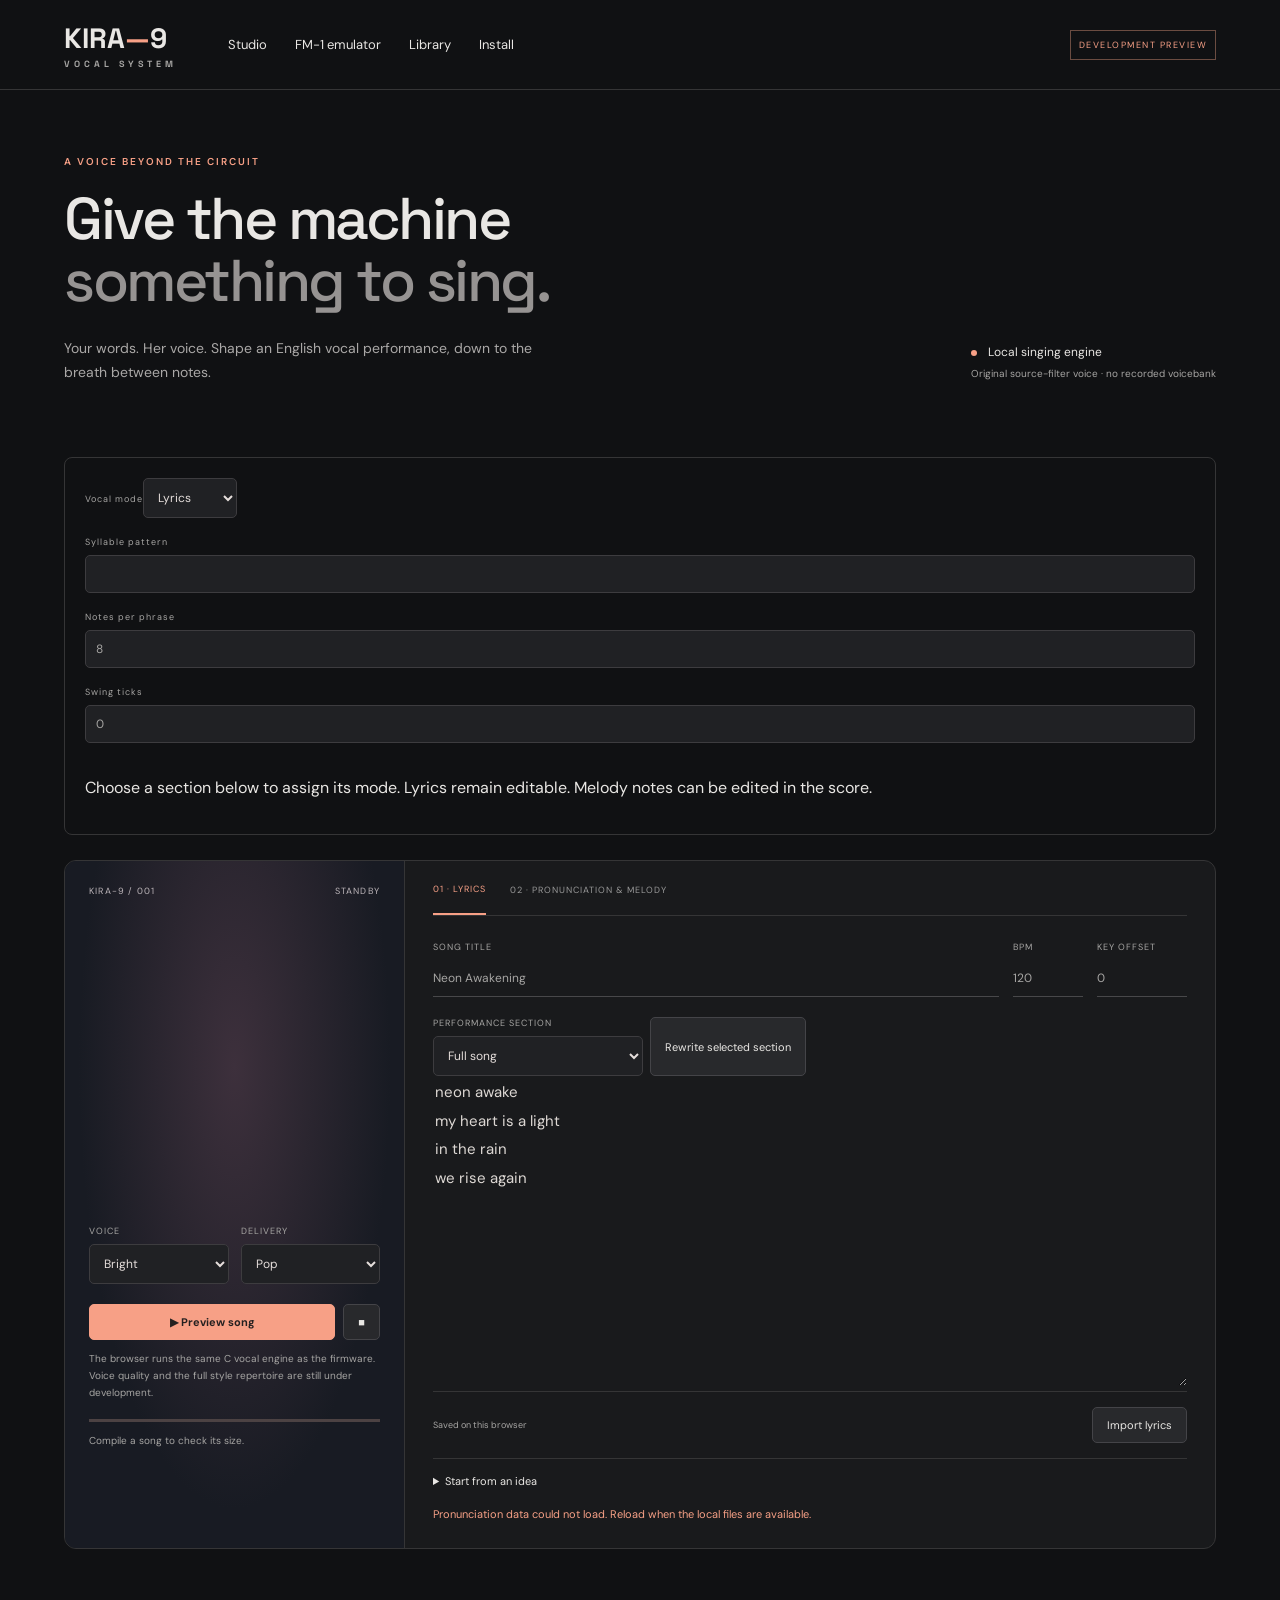
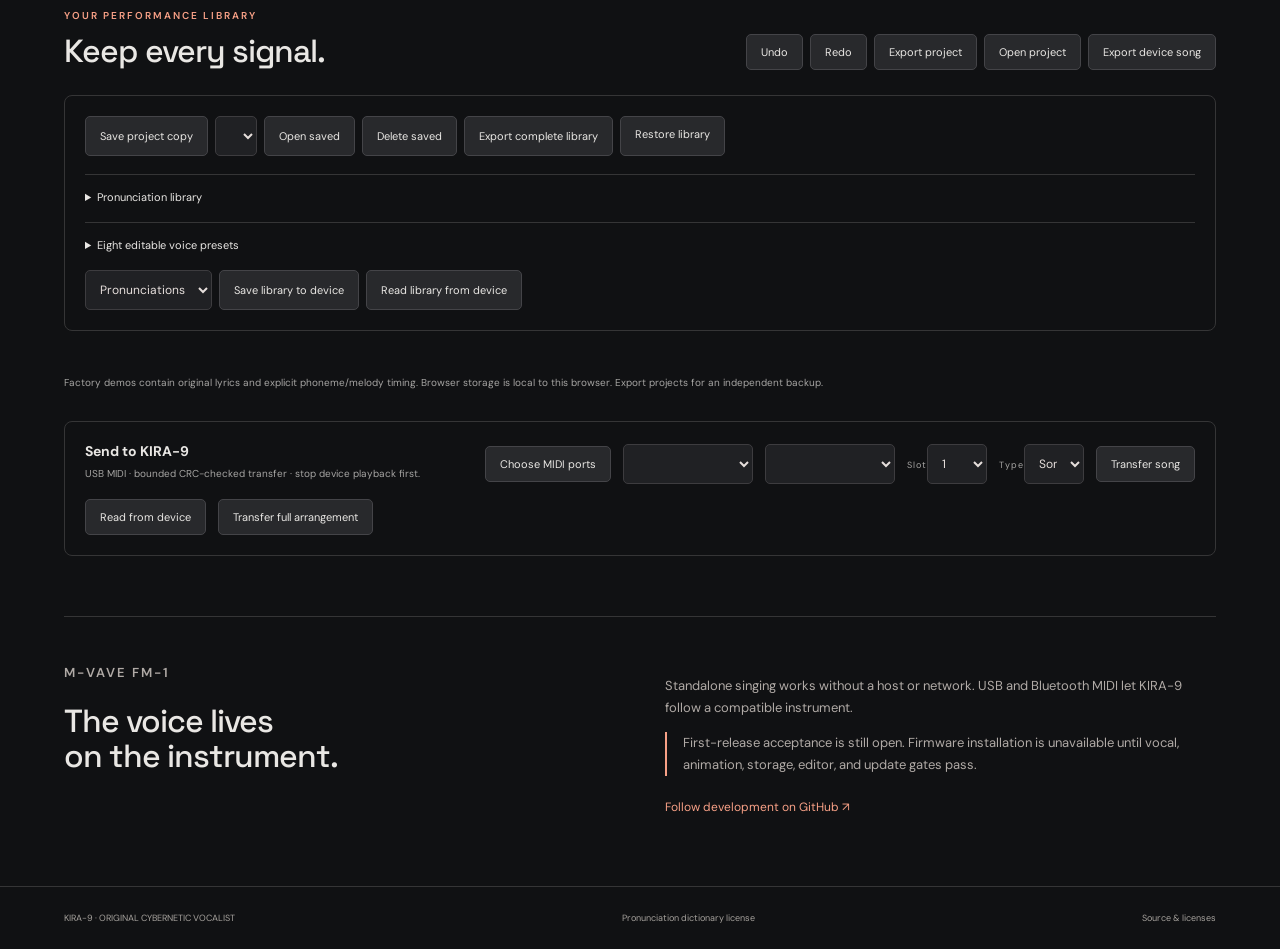
==== commit 54f9d9ad: "checkpoint: wordless modes and mixed-section development implementation" ====
--- a/studio/index.html
+++ b/studio/index.html
@@ -1,7 +1,7 @@
 <!doctype html><html lang="en"><head><meta charset="utf-8"><meta name="viewport" content="width=device-width,initial-scale=1"><title>KIRA-9 · Songwriting Studio</title><meta name="description" content="Write an original song for your cybernetic vocalist. Edit English pronunciation, melody and timing, and preview the actual KIRA-9 singing engine."><link rel="stylesheet" href="style.css"></head><body>
 <header><a class="brand" href="#">KIRA<span>—</span>9 <small>VOCAL SYSTEM</small></a><nav><a href="#workspace">Studio</a><a href="emulator/">FM-1 emulator</a><a href="#library">Library</a><a href="#install">Install</a></nav><span class="tag">DEVELOPMENT PREVIEW</span></header>
 <main><section class="intro"><div><p class="eyebrow">A VOICE BEYOND THE CIRCUIT</p><h1>Give the machine<br><em>something to sing.</em></h1><p class="lede">Your words. Her voice. Shape an English vocal performance, down to the breath between notes.</p></div><aside><span class="indicator"></span> Local singing engine<br><small>Original source-filter voice · no recorded voicebank</small></aside></section>
-<section id="workspace" class="workspace"><aside class="performer"><div class="performer-top"><span>KIRA-9 / 001</span><span id="playstate">STANDBY</span></div><canvas id="face" width="240" height="240" aria-label="Animated cyborg singer preview"></canvas><div class="voice-controls"><label>VOICE<select id="voice"><option value="0">Bright</option><option value="1">Deep</option><option value="2">Airy</option><option value="3">Smoky</option><option value="4">Youthful</option><option value="5">Mature</option><option value="6">Synthetic</option></select></label><label>DELIVERY<select id="style"><option value="0">Pop</option><option value="1">House</option><option value="2">IDM</option><option value="3">Trip-hop</option><option value="4">Ambient</option><option value="5">Soul</option><option value="6">Experimental</option><option value="7">Robotic</option></select></label></div><div class="transport"><button id="play" class="primary">▶ Preview song</button><button id="stop" aria-label="Stop singing">■</button></div><p class="fine">The browser runs the same C vocal engine as the firmware. Voice quality and the full style repertoire are still under development.</p><div class="meter"><span id="progress"></span></div><p id="capacity" class="fine">Compile a song to check its size.</p></aside>
+<section class="library-tools"><label>Vocal mode<select id="vocalMode"><option>Lyrics</option><option>Vocalise</option><option>Scat</option><option>Hum</option><option>Vocables</option></select></label><label>Syllable pattern<input id="syllables" value="ooh ah na la"></label><label>Notes per phrase<input id="density" type="number" min="1" max="32" value="8"></label><label>Swing ticks<input id="swing" type="number" min="0" max="16" value="0"></label><p>Choose a section below to assign its mode. Lyrics remain editable. Melody notes can be edited in the score.</p></section><section id="workspace" class="workspace"><aside class="performer"><div class="performer-top"><span>KIRA-9 / 001</span><span id="playstate">STANDBY</span></div><canvas id="face" width="240" height="240" aria-label="Animated cyborg singer preview"></canvas><div class="voice-controls"><label>VOICE<select id="voice"><option value="0">Bright</option><option value="1">Deep</option><option value="2">Airy</option><option value="3">Smoky</option><option value="4">Youthful</option><option value="5">Mature</option><option value="6">Synthetic</option></select></label><label>DELIVERY<select id="style"><option value="0">Pop</option><option value="1">House</option><option value="2">IDM</option><option value="3">Trip-hop</option><option value="4">Ambient</option><option value="5">Soul</option><option value="6">Experimental</option><option value="7">Robotic</option></select></label></div><div class="transport"><button id="play" class="primary">▶ Preview song</button><button id="stop" aria-label="Stop singing">■</button></div><p class="fine">The browser runs the same C vocal engine as the firmware. Voice quality and the full style repertoire are still under development.</p><div class="meter"><span id="progress"></span></div><p id="capacity" class="fine">Compile a song to check its size.</p></aside>
 <div class="editor"><div class="tabs" role="tablist"><button class="active" id="lyricsTab">01 · LYRICS</button><button id="timingTab">02 · PRONUNCIATION & MELODY</button></div><div id="lyricsPanel"><div class="title-row"><label>SONG TITLE<input id="title" value="Neon Awakening" maxlength="80"></label><label>BPM<input id="bpm" type="number" min="30" max="300" value="120"></label><label>KEY OFFSET<input id="key" type="number" min="-12" max="12" value="0"></label></div><div class="actions"><label>PERFORMANCE SECTION<select id="section"><option value="all">Full song</option></select></label><button id="sectionRewrite">Rewrite selected section</button></div><label for="lyrics" class="sr">Your lyrics</label><textarea id="lyrics" spellcheck="true" placeholder="Paste your lyrics. Your wording stays yours."></textarea><div class="editor-footer"><span id="autosave">Saved on this browser</span><label class="filebutton">Import lyrics<input id="textfile" type="file" accept=".txt,text/plain"></label></div><details><summary>Start from an idea</summary><p class="fine">Offline rule-based starter. Your idea enters the first verse; mood and delivery guide the tempo and an original lyric structure. This is not an AI service, and it does not rewrite an existing draft automatically.</p><div class="generate-row"><input id="idea" placeholder="A new beginning in a neon city" maxlength="80"><select id="mood"><option value="bright">Bright</option><option value="quiet">Quiet</option></select><button id="generate">Create new draft</button></div></details></div><div id="timingPanel" hidden><p class="fine">Edit each word’s ARPAbet phonemes, MIDI note, and duration in ticks (96 per quarter note). Section headings are preserved but never sung. Unknown words need an explicit pronunciation.</p><div class="table-wrap"><table><thead><tr><th>WORD</th><th>PHONEMES</th><th>MIDI NOTE</th><th>TICKS</th><th>STRESS</th><th>LEVEL</th><th>BREATH</th><th>PHONEME TICKS</th><th>MELISMA</th></tr></thead><tbody id="alignment"></tbody></table></div><label>QUANTIZE<select id="quantize"><option value="1">Exact</option><option value="6">1/64</option><option value="12">1/32</option><option value="24">1/16</option><option value="48">1/8</option></select></label><button id="compile">Validate performance</button><button id="fromLyrics">Rebuild score from lyrics</button><div class="table-wrap"><table><thead><tr><th>Tick</th><th>Phoneme</th><th>Note</th><th>Length</th><th>Level</th><th>Stress</th></tr></thead><tbody id="scoreRows"></tbody></table></div></div><div id="status" role="status" aria-live="polite">Loading pronunciation dictionary…</div></div></section>
 <section id="library" class="library"><div class="section-heading"><div><p class="eyebrow">YOUR PERFORMANCE LIBRARY</p><h2>Keep every signal.</h2></div><div class="actions"><button id="undo">Undo</button><button id="redo">Redo</button><button id="exportProject">Export project</button><label class="filebutton">Open project<input id="projectfile" type="file" accept=".json"></label><button id="exportSong">Export device song</button></div></div><div class="library-tools"><div class="actions"><button id="saveProject">Save project copy</button><select id="savedProjects" aria-label="Saved projects"></select><button id="openSaved">Open saved</button><button id="deleteSaved">Delete saved</button><button id="exportLibrary">Export complete library</button><label class="filebutton">Restore library<input id="restoreLibrary" type="file" accept=".json"></label></div><details><summary>Pronunciation library</summary><p class="fine">One English word and its ARPAbet pronunciation per line. For example: kira = K IH R AH. Corrections apply to new compilations; your lyric text stays intact.</p><textarea id="pronunciations" aria-label="Pronunciation library" placeholder="kira = K IH R AH"></textarea><button id="savePronunciations">Save pronunciations</button></details><details><summary>Eight editable voice presets</summary><p class="fine">Voice 0–6 · Style 0–7 · Emotion 0–3 · Morph/breath/vibrato/glide 0–100 · Harmony −12…12 semitones (0 off) · Expression 0–127.</p><div class="table-wrap"><table><thead><tr><th>Name</th><th>Voice</th><th>Style</th><th>Emotion</th><th>Morph</th><th>Breath</th><th>Vibrato</th><th>Glide</th><th>Harmony</th><th>Expression</th><th>Audition</th></tr></thead><tbody id="presetRows"></tbody></table></div></details><div class="actions"><select id="libraryKind" aria-label="Independent device library"><option value="3">Pronunciations</option><option value="4">Voice presets</option></select><button id="sendLibrary">Save library to device</button><button id="readLibrary">Read library from device</button></div></div><div id="demos" class="demos"></div><p class="fine">Factory demos contain original lyrics and explicit phoneme/melody timing. Browser storage is local to this browser. Export projects for an independent backup.</p><div class="device-row"><div><h3>Send to KIRA-9</h3><p class="fine">USB MIDI · bounded CRC-checked transfer · stop device playback first.</p></div><button id="connect">Choose MIDI ports</button><select id="midiIn" aria-label="MIDI input"></select><select id="midiOut" aria-label="MIDI output"></select><label>Slot<select id="slot"><option value="0">1</option><option value="1">2</option><option value="2">3</option><option value="3">4</option><option value="4">5</option><option value="5">6</option><option value="6">7</option><option value="7">8</option></select></label><label>Type<select id="kind"><option value="0">Song</option><option value="1">Phrase</option><option value="2">Word</option></select></label><button id="transfer">Transfer song</button><button id="receiveSong">Read from device</button><button id="sendArrangement">Transfer full arrangement</button></div></section>
 <section id="install" class="install"><div><p class="eyebrow">M-VAVE FM-1</p><h2>The voice lives<br>on the instrument.</h2></div><div><p>Standalone singing works without a host or network. USB and Bluetooth MIDI let KIRA-9 follow a compatible instrument.</p><p class="notice">First-release acceptance is still open. Firmware installation is unavailable until vocal, animation, storage, editor, and update gates pass.</p><a class="repo" href="https://github.com/CodingSlapfu/KIRA-9">Follow development on GitHub ↗</a></div></section></main><footer><span>KIRA-9 · ORIGINAL CYBERNETIC VOCALIST</span><a href="CMUDICT-LICENSE.txt">Pronunciation dictionary license</a><a href="https://github.com/CodingSlapfu/KIRA-9">Source & licenses</a></footer><script type="module" src="app.mjs"></script></body></html>
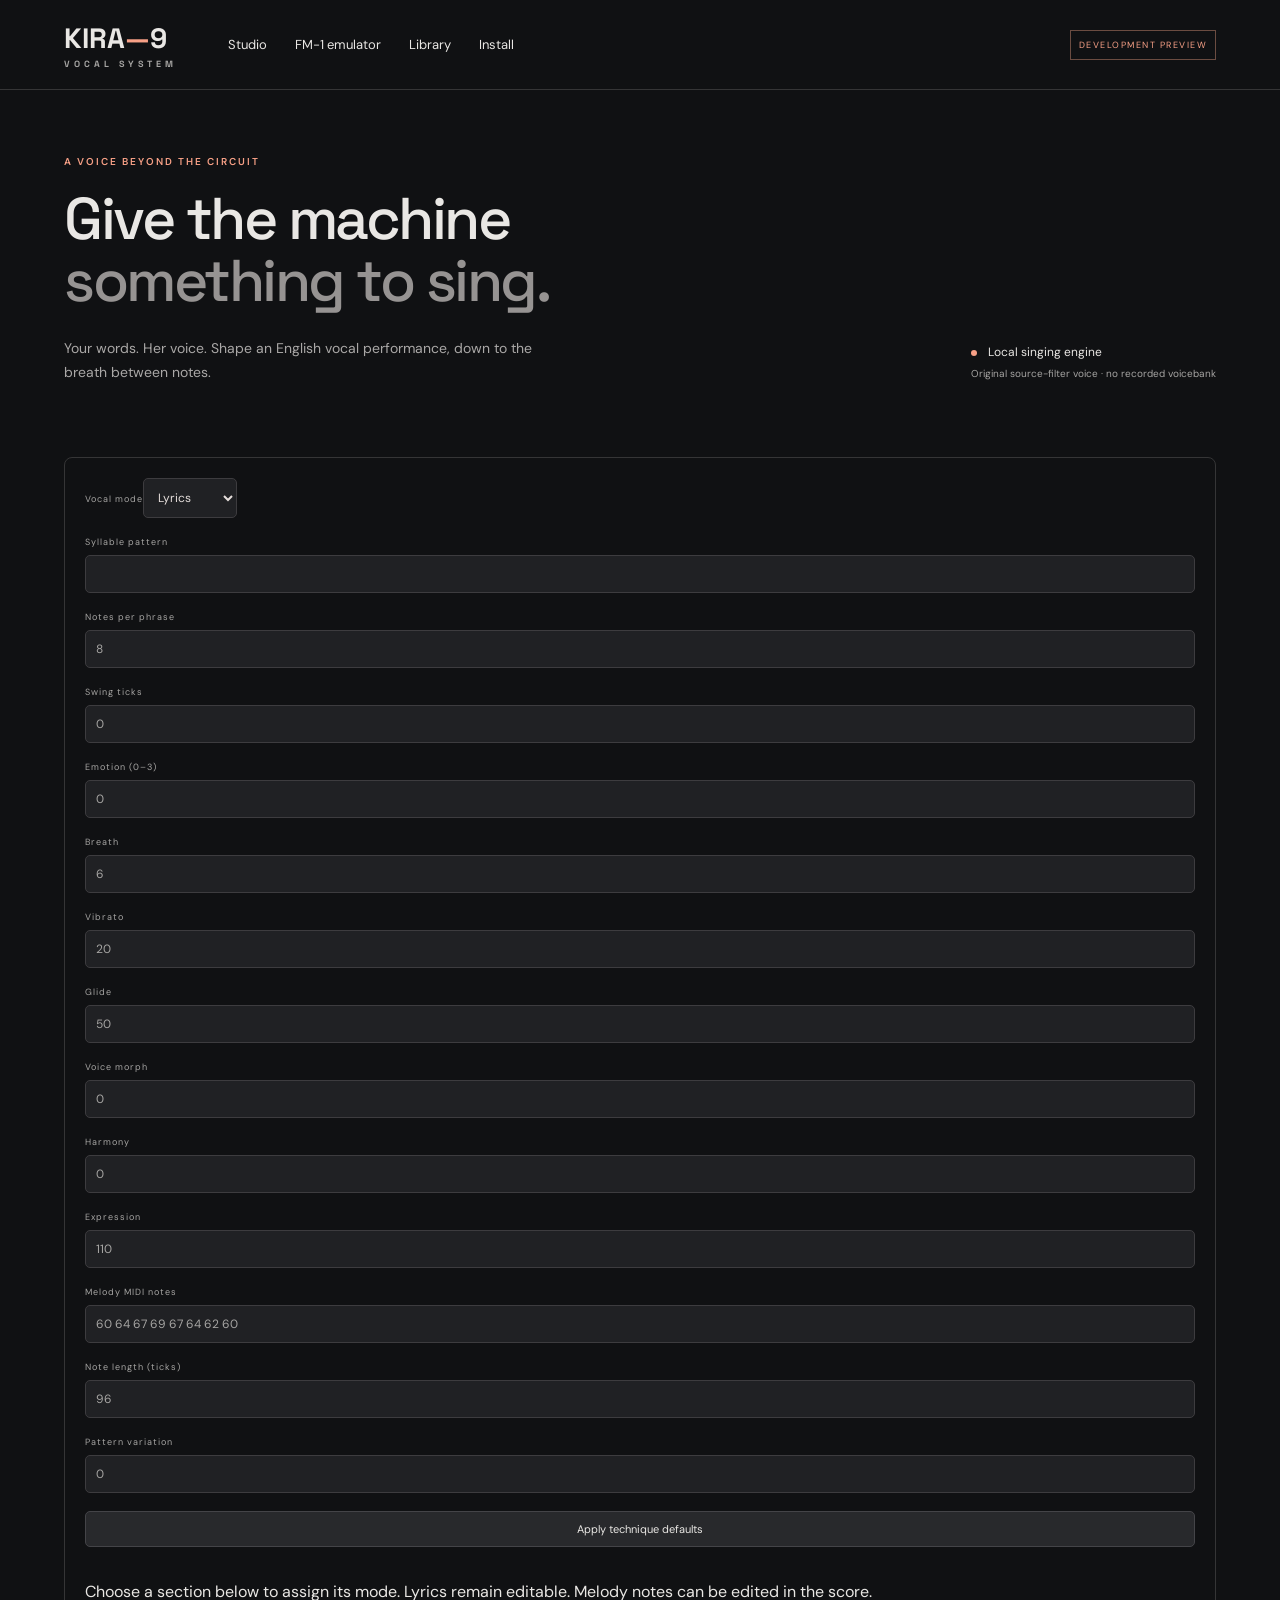
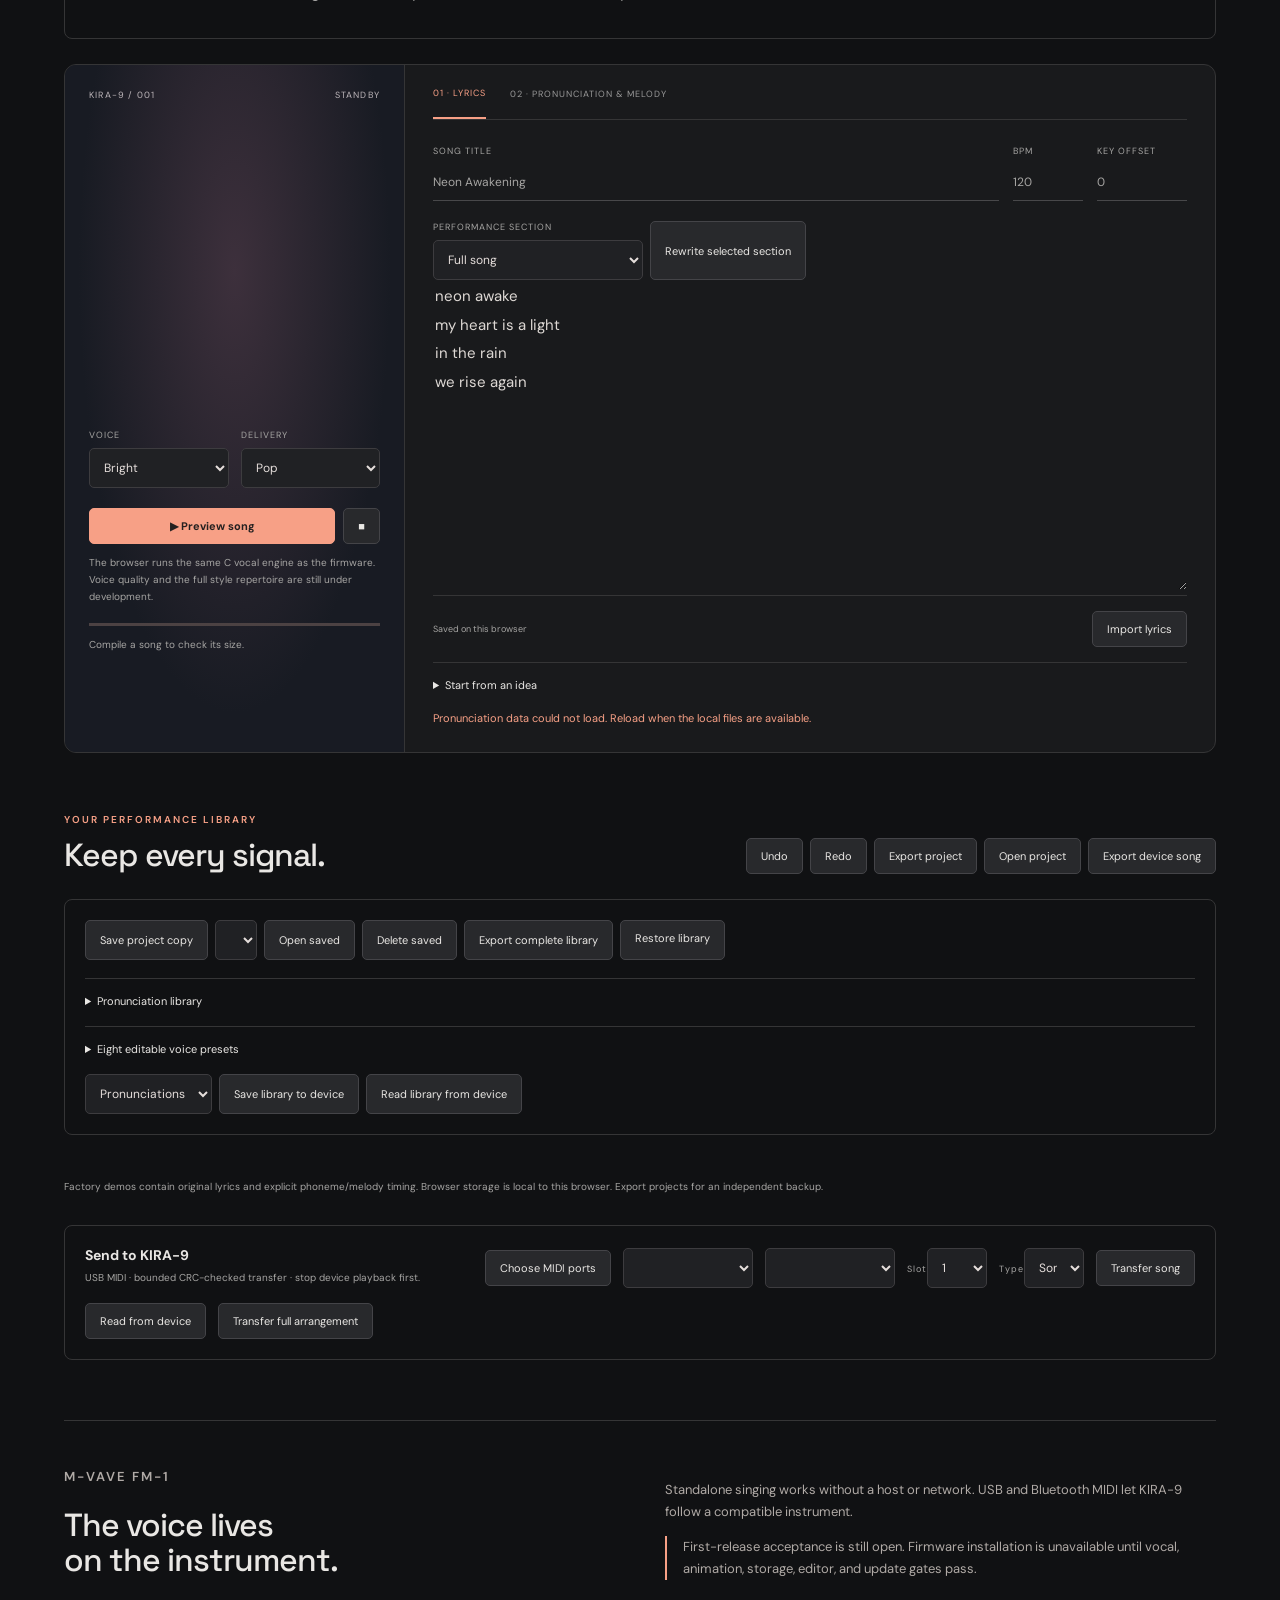
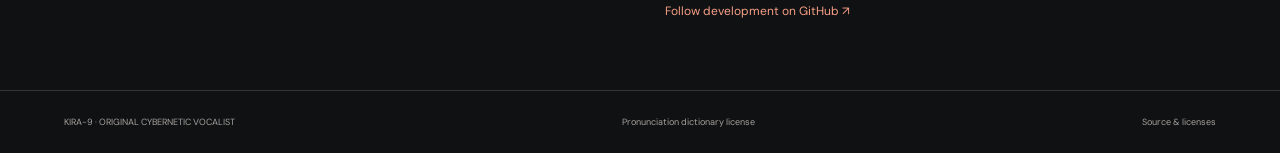
==== commit 2afb96f2: "checkpoint: preserve verified v0.2.2 source and technical acceptance" ====
--- a/studio/index.html
+++ b/studio/index.html
@@ -1,7 +1,7 @@
 <!doctype html><html lang="en"><head><meta charset="utf-8"><meta name="viewport" content="width=device-width,initial-scale=1"><title>KIRA-9 · Songwriting Studio</title><meta name="description" content="Write an original song for your cybernetic vocalist. Edit English pronunciation, melody and timing, and preview the actual KIRA-9 singing engine."><link rel="stylesheet" href="style.css"></head><body>
 <header><a class="brand" href="#">KIRA<span>—</span>9 <small>VOCAL SYSTEM</small></a><nav><a href="#workspace">Studio</a><a href="emulator/">FM-1 emulator</a><a href="#library">Library</a><a href="#install">Install</a></nav><span class="tag">DEVELOPMENT PREVIEW</span></header>
 <main><section class="intro"><div><p class="eyebrow">A VOICE BEYOND THE CIRCUIT</p><h1>Give the machine<br><em>something to sing.</em></h1><p class="lede">Your words. Her voice. Shape an English vocal performance, down to the breath between notes.</p></div><aside><span class="indicator"></span> Local singing engine<br><small>Original source-filter voice · no recorded voicebank</small></aside></section>
-<section class="library-tools"><label>Vocal mode<select id="vocalMode"><option>Lyrics</option><option>Vocalise</option><option>Scat</option><option>Hum</option><option>Vocables</option></select></label><label>Syllable pattern<input id="syllables" value="ooh ah na la"></label><label>Notes per phrase<input id="density" type="number" min="1" max="32" value="8"></label><label>Swing ticks<input id="swing" type="number" min="0" max="16" value="0"></label><p>Choose a section below to assign its mode. Lyrics remain editable. Melody notes can be edited in the score.</p></section><section id="workspace" class="workspace"><aside class="performer"><div class="performer-top"><span>KIRA-9 / 001</span><span id="playstate">STANDBY</span></div><canvas id="face" width="240" height="240" aria-label="Animated cyborg singer preview"></canvas><div class="voice-controls"><label>VOICE<select id="voice"><option value="0">Bright</option><option value="1">Deep</option><option value="2">Airy</option><option value="3">Smoky</option><option value="4">Youthful</option><option value="5">Mature</option><option value="6">Synthetic</option></select></label><label>DELIVERY<select id="style"><option value="0">Pop</option><option value="1">House</option><option value="2">IDM</option><option value="3">Trip-hop</option><option value="4">Ambient</option><option value="5">Soul</option><option value="6">Experimental</option><option value="7">Robotic</option></select></label></div><div class="transport"><button id="play" class="primary">▶ Preview song</button><button id="stop" aria-label="Stop singing">■</button></div><p class="fine">The browser runs the same C vocal engine as the firmware. Voice quality and the full style repertoire are still under development.</p><div class="meter"><span id="progress"></span></div><p id="capacity" class="fine">Compile a song to check its size.</p></aside>
+<section class="library-tools"><label>Vocal mode<select id="vocalMode"><option>Lyrics</option><option>Vocalise</option><option>Scat</option><option>Hum</option><option>Vocables</option></select></label><label>Syllable pattern<input id="syllables" value="ooh ah na la"></label><label>Notes per phrase<input id="density" type="number" min="1" max="32" value="8"></label><label>Swing ticks<input id="swing" type="number" min="0" max="16" value="0"></label><label>Emotion (0–3)<input id="emotion" type="number" min="0" max="3" value="0"></label><label>Breath<input id="breath" type="number" min="0" max="100" value="6"></label><label>Vibrato<input id="vibrato" type="number" min="0" max="100" value="20"></label><label>Glide<input id="glide" type="number" min="0" max="100" value="50"></label><label>Voice morph<input id="morph" type="number" min="0" max="100" value="0"></label><label>Harmony<input id="harmony" type="number" min="-12" max="12" value="0"></label><label>Expression<input id="expression" type="number" min="0" max="127" value="110"></label><label>Melody MIDI notes<input id="wordlessNotes" value="60 64 67 69 67 64 62 60"></label><label>Note length (ticks)<input id="noteTicks" type="number" min="48" max="1536" value="96"></label><label>Pattern variation<input id="seed" type="number" min="0" max="65535" value="0"></label><button id="modeDefaults">Apply technique defaults</button><p>Choose a section below to assign its mode. Lyrics remain editable. Melody notes can be edited in the score.</p></section><section id="workspace" class="workspace"><aside class="performer"><div class="performer-top"><span>KIRA-9 / 001</span><span id="playstate">STANDBY</span></div><canvas id="face" width="240" height="240" aria-label="Animated cyborg singer preview"></canvas><div class="voice-controls"><label>VOICE<select id="voice"><option value="0">Bright</option><option value="1">Deep</option><option value="2">Airy</option><option value="3">Smoky</option><option value="4">Youthful</option><option value="5">Mature</option><option value="6">Synthetic</option></select></label><label>DELIVERY<select id="style"><option value="0">Pop</option><option value="1">House</option><option value="2">IDM</option><option value="3">Trip-hop</option><option value="4">Ambient</option><option value="5">Soul</option><option value="6">Experimental</option><option value="7">Robotic</option></select></label></div><div class="transport"><button id="play" class="primary">▶ Preview song</button><button id="stop" aria-label="Stop singing">■</button></div><p class="fine">The browser runs the same C vocal engine as the firmware. Voice quality and the full style repertoire are still under development.</p><div class="meter"><span id="progress"></span></div><p id="capacity" class="fine">Compile a song to check its size.</p></aside>
 <div class="editor"><div class="tabs" role="tablist"><button class="active" id="lyricsTab">01 · LYRICS</button><button id="timingTab">02 · PRONUNCIATION & MELODY</button></div><div id="lyricsPanel"><div class="title-row"><label>SONG TITLE<input id="title" value="Neon Awakening" maxlength="80"></label><label>BPM<input id="bpm" type="number" min="30" max="300" value="120"></label><label>KEY OFFSET<input id="key" type="number" min="-12" max="12" value="0"></label></div><div class="actions"><label>PERFORMANCE SECTION<select id="section"><option value="all">Full song</option></select></label><button id="sectionRewrite">Rewrite selected section</button></div><label for="lyrics" class="sr">Your lyrics</label><textarea id="lyrics" spellcheck="true" placeholder="Paste your lyrics. Your wording stays yours."></textarea><div class="editor-footer"><span id="autosave">Saved on this browser</span><label class="filebutton">Import lyrics<input id="textfile" type="file" accept=".txt,text/plain"></label></div><details><summary>Start from an idea</summary><p class="fine">Offline rule-based starter. Your idea enters the first verse; mood and delivery guide the tempo and an original lyric structure. This is not an AI service, and it does not rewrite an existing draft automatically.</p><div class="generate-row"><input id="idea" placeholder="A new beginning in a neon city" maxlength="80"><select id="mood"><option value="bright">Bright</option><option value="quiet">Quiet</option></select><button id="generate">Create new draft</button></div></details></div><div id="timingPanel" hidden><p class="fine">Edit each word’s ARPAbet phonemes, MIDI note, and duration in ticks (96 per quarter note). Section headings are preserved but never sung. Unknown words need an explicit pronunciation.</p><div class="table-wrap"><table><thead><tr><th>WORD</th><th>PHONEMES</th><th>MIDI NOTE</th><th>TICKS</th><th>STRESS</th><th>LEVEL</th><th>BREATH</th><th>PHONEME TICKS</th><th>MELISMA</th></tr></thead><tbody id="alignment"></tbody></table></div><label>QUANTIZE<select id="quantize"><option value="1">Exact</option><option value="6">1/64</option><option value="12">1/32</option><option value="24">1/16</option><option value="48">1/8</option></select></label><button id="compile">Validate performance</button><button id="fromLyrics">Rebuild score from lyrics</button><div class="table-wrap"><table><thead><tr><th>Tick</th><th>Phoneme</th><th>Note</th><th>Length</th><th>Level</th><th>Stress</th></tr></thead><tbody id="scoreRows"></tbody></table></div></div><div id="status" role="status" aria-live="polite">Loading pronunciation dictionary…</div></div></section>
 <section id="library" class="library"><div class="section-heading"><div><p class="eyebrow">YOUR PERFORMANCE LIBRARY</p><h2>Keep every signal.</h2></div><div class="actions"><button id="undo">Undo</button><button id="redo">Redo</button><button id="exportProject">Export project</button><label class="filebutton">Open project<input id="projectfile" type="file" accept=".json"></label><button id="exportSong">Export device song</button></div></div><div class="library-tools"><div class="actions"><button id="saveProject">Save project copy</button><select id="savedProjects" aria-label="Saved projects"></select><button id="openSaved">Open saved</button><button id="deleteSaved">Delete saved</button><button id="exportLibrary">Export complete library</button><label class="filebutton">Restore library<input id="restoreLibrary" type="file" accept=".json"></label></div><details><summary>Pronunciation library</summary><p class="fine">One English word and its ARPAbet pronunciation per line. For example: kira = K IH R AH. Corrections apply to new compilations; your lyric text stays intact.</p><textarea id="pronunciations" aria-label="Pronunciation library" placeholder="kira = K IH R AH"></textarea><button id="savePronunciations">Save pronunciations</button></details><details><summary>Eight editable voice presets</summary><p class="fine">Voice 0–6 · Style 0–7 · Emotion 0–3 · Morph/breath/vibrato/glide 0–100 · Harmony −12…12 semitones (0 off) · Expression 0–127.</p><div class="table-wrap"><table><thead><tr><th>Name</th><th>Voice</th><th>Style</th><th>Emotion</th><th>Morph</th><th>Breath</th><th>Vibrato</th><th>Glide</th><th>Harmony</th><th>Expression</th><th>Audition</th></tr></thead><tbody id="presetRows"></tbody></table></div></details><div class="actions"><select id="libraryKind" aria-label="Independent device library"><option value="3">Pronunciations</option><option value="4">Voice presets</option></select><button id="sendLibrary">Save library to device</button><button id="readLibrary">Read library from device</button></div></div><div id="demos" class="demos"></div><p class="fine">Factory demos contain original lyrics and explicit phoneme/melody timing. Browser storage is local to this browser. Export projects for an independent backup.</p><div class="device-row"><div><h3>Send to KIRA-9</h3><p class="fine">USB MIDI · bounded CRC-checked transfer · stop device playback first.</p></div><button id="connect">Choose MIDI ports</button><select id="midiIn" aria-label="MIDI input"></select><select id="midiOut" aria-label="MIDI output"></select><label>Slot<select id="slot"><option value="0">1</option><option value="1">2</option><option value="2">3</option><option value="3">4</option><option value="4">5</option><option value="5">6</option><option value="6">7</option><option value="7">8</option></select></label><label>Type<select id="kind"><option value="0">Song</option><option value="1">Phrase</option><option value="2">Word</option></select></label><button id="transfer">Transfer song</button><button id="receiveSong">Read from device</button><button id="sendArrangement">Transfer full arrangement</button></div></section>
 <section id="install" class="install"><div><p class="eyebrow">M-VAVE FM-1</p><h2>The voice lives<br>on the instrument.</h2></div><div><p>Standalone singing works without a host or network. USB and Bluetooth MIDI let KIRA-9 follow a compatible instrument.</p><p class="notice">First-release acceptance is still open. Firmware installation is unavailable until vocal, animation, storage, editor, and update gates pass.</p><a class="repo" href="https://github.com/CodingSlapfu/KIRA-9">Follow development on GitHub ↗</a></div></section></main><footer><span>KIRA-9 · ORIGINAL CYBERNETIC VOCALIST</span><a href="CMUDICT-LICENSE.txt">Pronunciation dictionary license</a><a href="https://github.com/CodingSlapfu/KIRA-9">Source & licenses</a></footer><script type="module" src="app.mjs"></script></body></html>
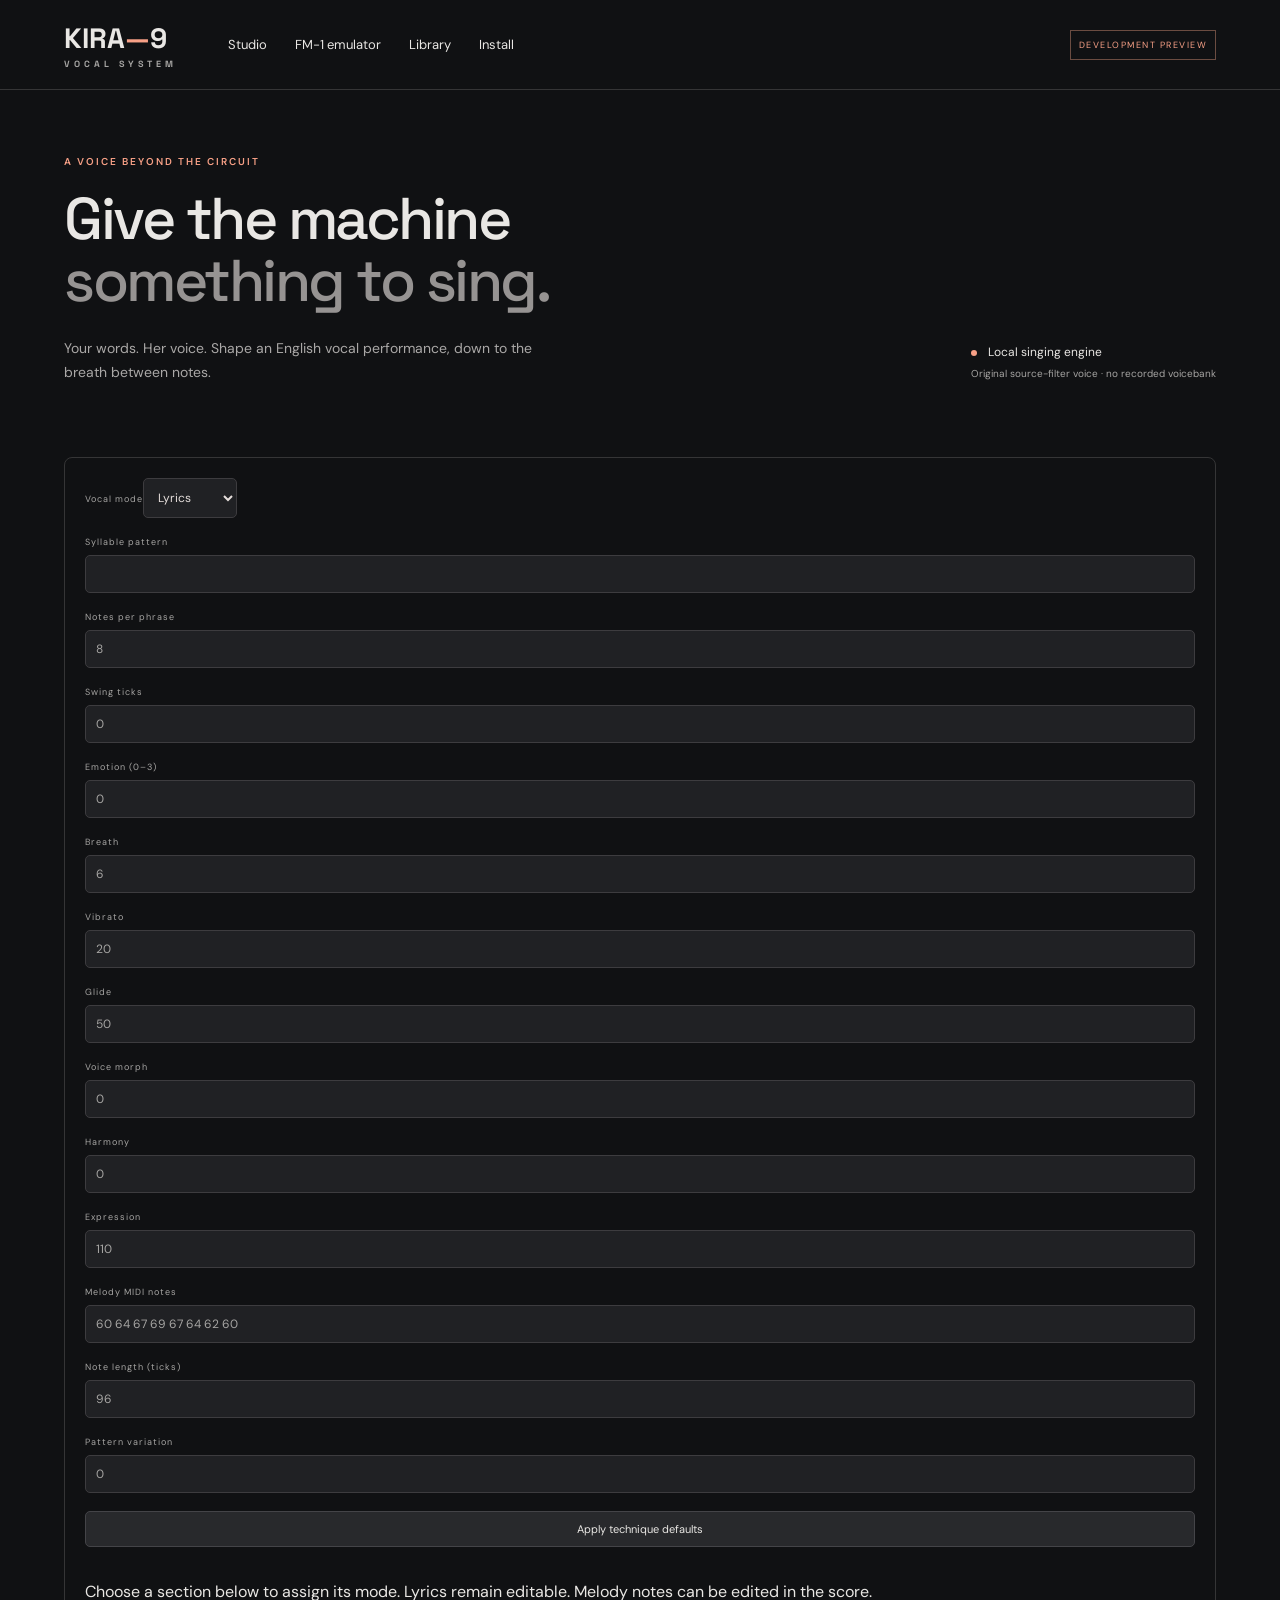
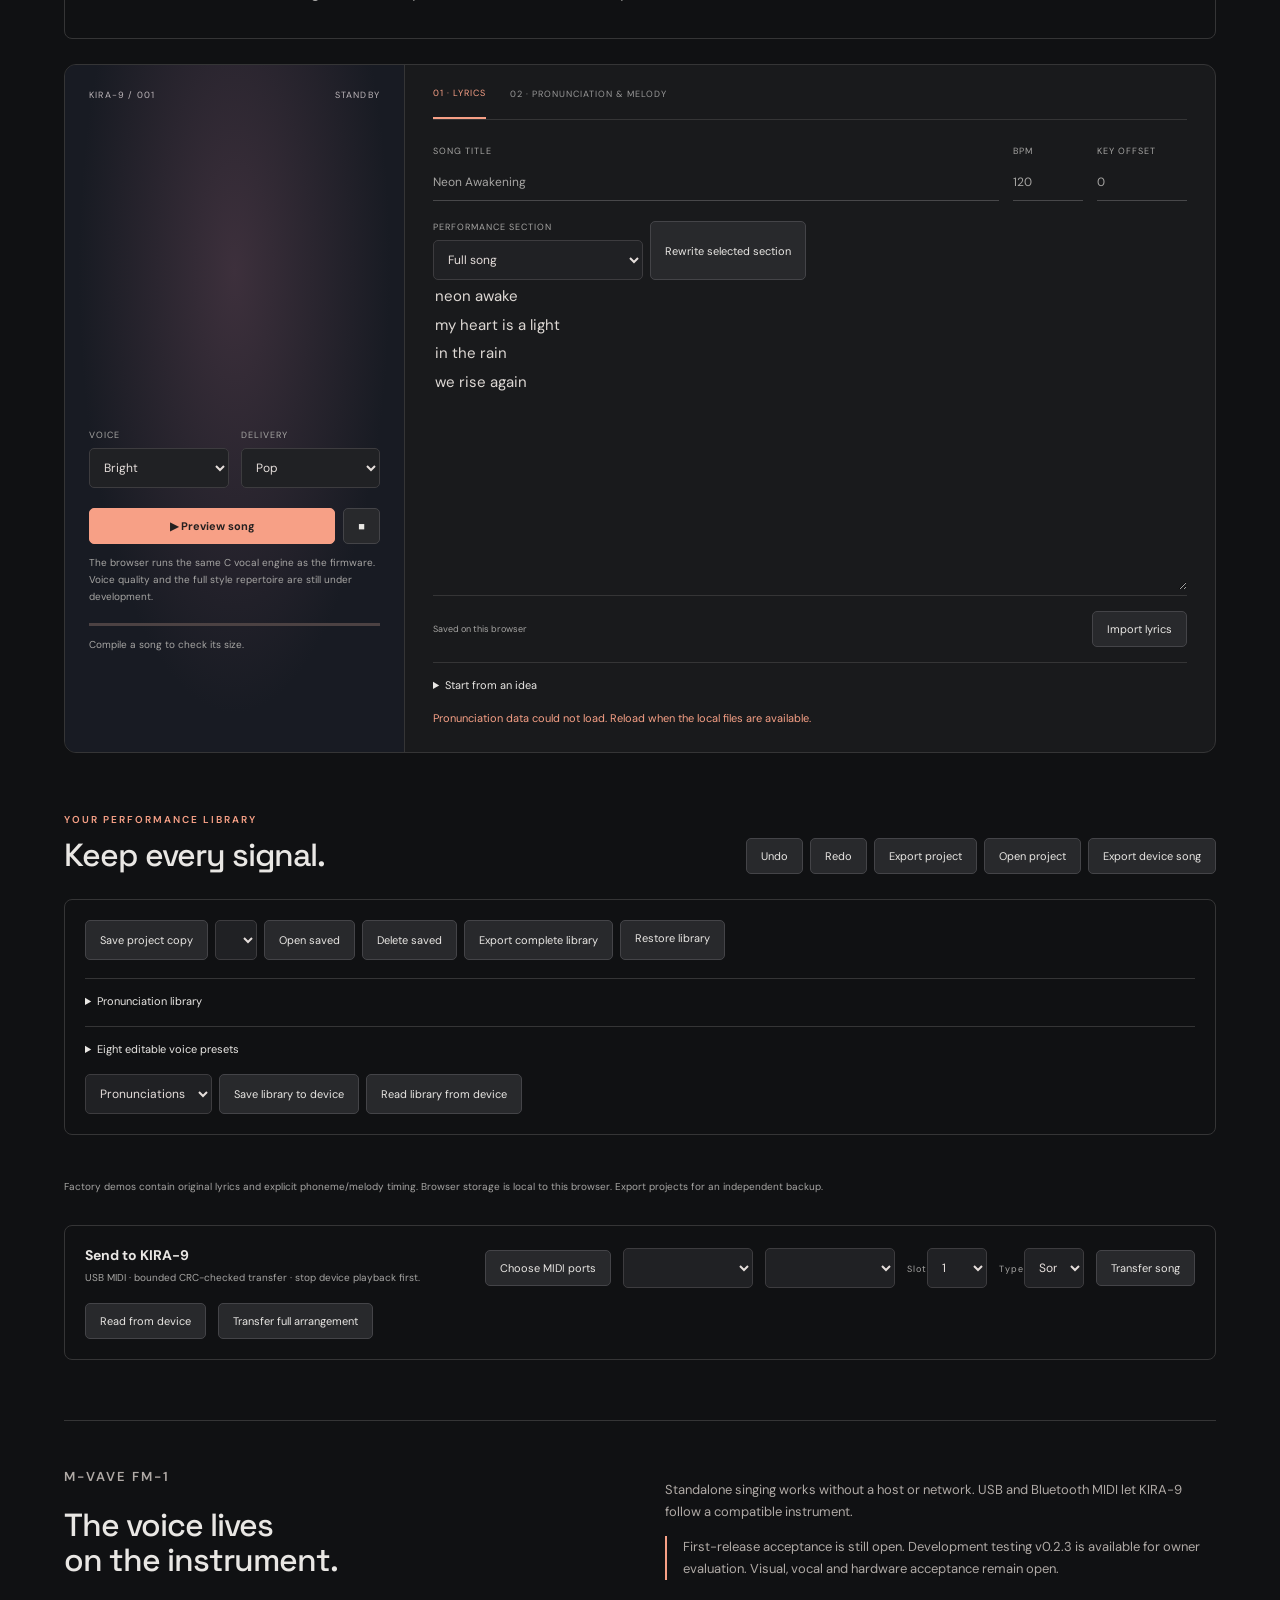
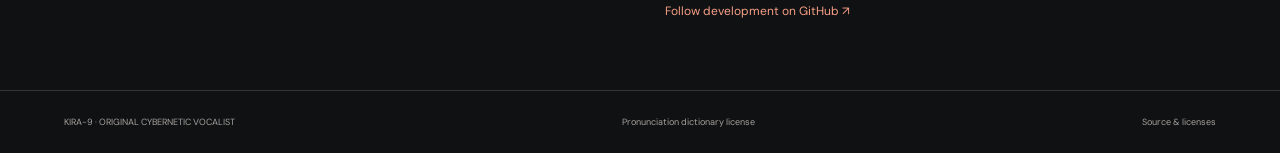
==== commit feecf11e: "fix(ci): install required Pillow dependency; add 023 listening and owner acceptance workflow" ====
--- a/studio/index.html
+++ b/studio/index.html
@@ -1,7 +1,7 @@
 <!doctype html><html lang="en"><head><meta charset="utf-8"><meta name="viewport" content="width=device-width,initial-scale=1"><title>KIRA-9 · Songwriting Studio</title><meta name="description" content="Write an original song for your cybernetic vocalist. Edit English pronunciation, melody and timing, and preview the actual KIRA-9 singing engine."><link rel="stylesheet" href="style.css"></head><body>
-<header><a class="brand" href="#">KIRA<span>—</span>9 <small>VOCAL SYSTEM</small></a><nav><a href="#workspace">Studio</a><a href="emulator/">FM-1 emulator</a><a href="#library">Library</a><a href="#install">Install</a></nav><span class="tag">DEVELOPMENT PREVIEW</span></header>
+<header><a class="brand" href="#">KIRA<span>—</span>9 <small>VOCAL SYSTEM</small></a><nav><a href="#workspace">Studio</a><a href="../emu/">FM-1 emulator</a><a href="#library">Library</a><a href="#install">Install</a></nav><span class="tag">DEVELOPMENT PREVIEW</span></header>
 <main><section class="intro"><div><p class="eyebrow">A VOICE BEYOND THE CIRCUIT</p><h1>Give the machine<br><em>something to sing.</em></h1><p class="lede">Your words. Her voice. Shape an English vocal performance, down to the breath between notes.</p></div><aside><span class="indicator"></span> Local singing engine<br><small>Original source-filter voice · no recorded voicebank</small></aside></section>
 <section class="library-tools"><label>Vocal mode<select id="vocalMode"><option>Lyrics</option><option>Vocalise</option><option>Scat</option><option>Hum</option><option>Vocables</option></select></label><label>Syllable pattern<input id="syllables" value="ooh ah na la"></label><label>Notes per phrase<input id="density" type="number" min="1" max="32" value="8"></label><label>Swing ticks<input id="swing" type="number" min="0" max="16" value="0"></label><label>Emotion (0–3)<input id="emotion" type="number" min="0" max="3" value="0"></label><label>Breath<input id="breath" type="number" min="0" max="100" value="6"></label><label>Vibrato<input id="vibrato" type="number" min="0" max="100" value="20"></label><label>Glide<input id="glide" type="number" min="0" max="100" value="50"></label><label>Voice morph<input id="morph" type="number" min="0" max="100" value="0"></label><label>Harmony<input id="harmony" type="number" min="-12" max="12" value="0"></label><label>Expression<input id="expression" type="number" min="0" max="127" value="110"></label><label>Melody MIDI notes<input id="wordlessNotes" value="60 64 67 69 67 64 62 60"></label><label>Note length (ticks)<input id="noteTicks" type="number" min="48" max="1536" value="96"></label><label>Pattern variation<input id="seed" type="number" min="0" max="65535" value="0"></label><button id="modeDefaults">Apply technique defaults</button><p>Choose a section below to assign its mode. Lyrics remain editable. Melody notes can be edited in the score.</p></section><section id="workspace" class="workspace"><aside class="performer"><div class="performer-top"><span>KIRA-9 / 001</span><span id="playstate">STANDBY</span></div><canvas id="face" width="240" height="240" aria-label="Animated cyborg singer preview"></canvas><div class="voice-controls"><label>VOICE<select id="voice"><option value="0">Bright</option><option value="1">Deep</option><option value="2">Airy</option><option value="3">Smoky</option><option value="4">Youthful</option><option value="5">Mature</option><option value="6">Synthetic</option></select></label><label>DELIVERY<select id="style"><option value="0">Pop</option><option value="1">House</option><option value="2">IDM</option><option value="3">Trip-hop</option><option value="4">Ambient</option><option value="5">Soul</option><option value="6">Experimental</option><option value="7">Robotic</option></select></label></div><div class="transport"><button id="play" class="primary">▶ Preview song</button><button id="stop" aria-label="Stop singing">■</button></div><p class="fine">The browser runs the same C vocal engine as the firmware. Voice quality and the full style repertoire are still under development.</p><div class="meter"><span id="progress"></span></div><p id="capacity" class="fine">Compile a song to check its size.</p></aside>
 <div class="editor"><div class="tabs" role="tablist"><button class="active" id="lyricsTab">01 · LYRICS</button><button id="timingTab">02 · PRONUNCIATION & MELODY</button></div><div id="lyricsPanel"><div class="title-row"><label>SONG TITLE<input id="title" value="Neon Awakening" maxlength="80"></label><label>BPM<input id="bpm" type="number" min="30" max="300" value="120"></label><label>KEY OFFSET<input id="key" type="number" min="-12" max="12" value="0"></label></div><div class="actions"><label>PERFORMANCE SECTION<select id="section"><option value="all">Full song</option></select></label><button id="sectionRewrite">Rewrite selected section</button></div><label for="lyrics" class="sr">Your lyrics</label><textarea id="lyrics" spellcheck="true" placeholder="Paste your lyrics. Your wording stays yours."></textarea><div class="editor-footer"><span id="autosave">Saved on this browser</span><label class="filebutton">Import lyrics<input id="textfile" type="file" accept=".txt,text/plain"></label></div><details><summary>Start from an idea</summary><p class="fine">Offline rule-based starter. Your idea enters the first verse; mood and delivery guide the tempo and an original lyric structure. This is not an AI service, and it does not rewrite an existing draft automatically.</p><div class="generate-row"><input id="idea" placeholder="A new beginning in a neon city" maxlength="80"><select id="mood"><option value="bright">Bright</option><option value="quiet">Quiet</option></select><button id="generate">Create new draft</button></div></details></div><div id="timingPanel" hidden><p class="fine">Edit each word’s ARPAbet phonemes, MIDI note, and duration in ticks (96 per quarter note). Section headings are preserved but never sung. Unknown words need an explicit pronunciation.</p><div class="table-wrap"><table><thead><tr><th>WORD</th><th>PHONEMES</th><th>MIDI NOTE</th><th>TICKS</th><th>STRESS</th><th>LEVEL</th><th>BREATH</th><th>PHONEME TICKS</th><th>MELISMA</th></tr></thead><tbody id="alignment"></tbody></table></div><label>QUANTIZE<select id="quantize"><option value="1">Exact</option><option value="6">1/64</option><option value="12">1/32</option><option value="24">1/16</option><option value="48">1/8</option></select></label><button id="compile">Validate performance</button><button id="fromLyrics">Rebuild score from lyrics</button><div class="table-wrap"><table><thead><tr><th>Tick</th><th>Phoneme</th><th>Note</th><th>Length</th><th>Level</th><th>Stress</th></tr></thead><tbody id="scoreRows"></tbody></table></div></div><div id="status" role="status" aria-live="polite">Loading pronunciation dictionary…</div></div></section>
 <section id="library" class="library"><div class="section-heading"><div><p class="eyebrow">YOUR PERFORMANCE LIBRARY</p><h2>Keep every signal.</h2></div><div class="actions"><button id="undo">Undo</button><button id="redo">Redo</button><button id="exportProject">Export project</button><label class="filebutton">Open project<input id="projectfile" type="file" accept=".json"></label><button id="exportSong">Export device song</button></div></div><div class="library-tools"><div class="actions"><button id="saveProject">Save project copy</button><select id="savedProjects" aria-label="Saved projects"></select><button id="openSaved">Open saved</button><button id="deleteSaved">Delete saved</button><button id="exportLibrary">Export complete library</button><label class="filebutton">Restore library<input id="restoreLibrary" type="file" accept=".json"></label></div><details><summary>Pronunciation library</summary><p class="fine">One English word and its ARPAbet pronunciation per line. For example: kira = K IH R AH. Corrections apply to new compilations; your lyric text stays intact.</p><textarea id="pronunciations" aria-label="Pronunciation library" placeholder="kira = K IH R AH"></textarea><button id="savePronunciations">Save pronunciations</button></details><details><summary>Eight editable voice presets</summary><p class="fine">Voice 0–6 · Style 0–7 · Emotion 0–3 · Morph/breath/vibrato/glide 0–100 · Harmony −12…12 semitones (0 off) · Expression 0–127.</p><div class="table-wrap"><table><thead><tr><th>Name</th><th>Voice</th><th>Style</th><th>Emotion</th><th>Morph</th><th>Breath</th><th>Vibrato</th><th>Glide</th><th>Harmony</th><th>Expression</th><th>Audition</th></tr></thead><tbody id="presetRows"></tbody></table></div></details><div class="actions"><select id="libraryKind" aria-label="Independent device library"><option value="3">Pronunciations</option><option value="4">Voice presets</option></select><button id="sendLibrary">Save library to device</button><button id="readLibrary">Read library from device</button></div></div><div id="demos" class="demos"></div><p class="fine">Factory demos contain original lyrics and explicit phoneme/melody timing. Browser storage is local to this browser. Export projects for an independent backup.</p><div class="device-row"><div><h3>Send to KIRA-9</h3><p class="fine">USB MIDI · bounded CRC-checked transfer · stop device playback first.</p></div><button id="connect">Choose MIDI ports</button><select id="midiIn" aria-label="MIDI input"></select><select id="midiOut" aria-label="MIDI output"></select><label>Slot<select id="slot"><option value="0">1</option><option value="1">2</option><option value="2">3</option><option value="3">4</option><option value="4">5</option><option value="5">6</option><option value="6">7</option><option value="7">8</option></select></label><label>Type<select id="kind"><option value="0">Song</option><option value="1">Phrase</option><option value="2">Word</option></select></label><button id="transfer">Transfer song</button><button id="receiveSong">Read from device</button><button id="sendArrangement">Transfer full arrangement</button></div></section>
-<section id="install" class="install"><div><p class="eyebrow">M-VAVE FM-1</p><h2>The voice lives<br>on the instrument.</h2></div><div><p>Standalone singing works without a host or network. USB and Bluetooth MIDI let KIRA-9 follow a compatible instrument.</p><p class="notice">First-release acceptance is still open. Firmware installation is unavailable until vocal, animation, storage, editor, and update gates pass.</p><a class="repo" href="https://github.com/CodingSlapfu/KIRA-9">Follow development on GitHub ↗</a></div></section></main><footer><span>KIRA-9 · ORIGINAL CYBERNETIC VOCALIST</span><a href="CMUDICT-LICENSE.txt">Pronunciation dictionary license</a><a href="https://github.com/CodingSlapfu/KIRA-9">Source & licenses</a></footer><script type="module" src="app.mjs"></script></body></html>
+<section id="install" class="install"><div><p class="eyebrow">M-VAVE FM-1</p><h2>The voice lives<br>on the instrument.</h2></div><div><p>Standalone singing works without a host or network. USB and Bluetooth MIDI let KIRA-9 follow a compatible instrument.</p><p class="notice">First-release acceptance is still open. Development testing v0.2.3 is available for owner evaluation. Visual, vocal and hardware acceptance remain open.</p><a class="repo" href="https://github.com/CodingSlapfu/KIRA-9">Follow development on GitHub ↗</a></div></section></main><footer><span>KIRA-9 · ORIGINAL CYBERNETIC VOCALIST</span><a href="CMUDICT-LICENSE.txt">Pronunciation dictionary license</a><a href="https://github.com/CodingSlapfu/KIRA-9">Source & licenses</a></footer><script type="module" src="app.mjs"></script></body></html>
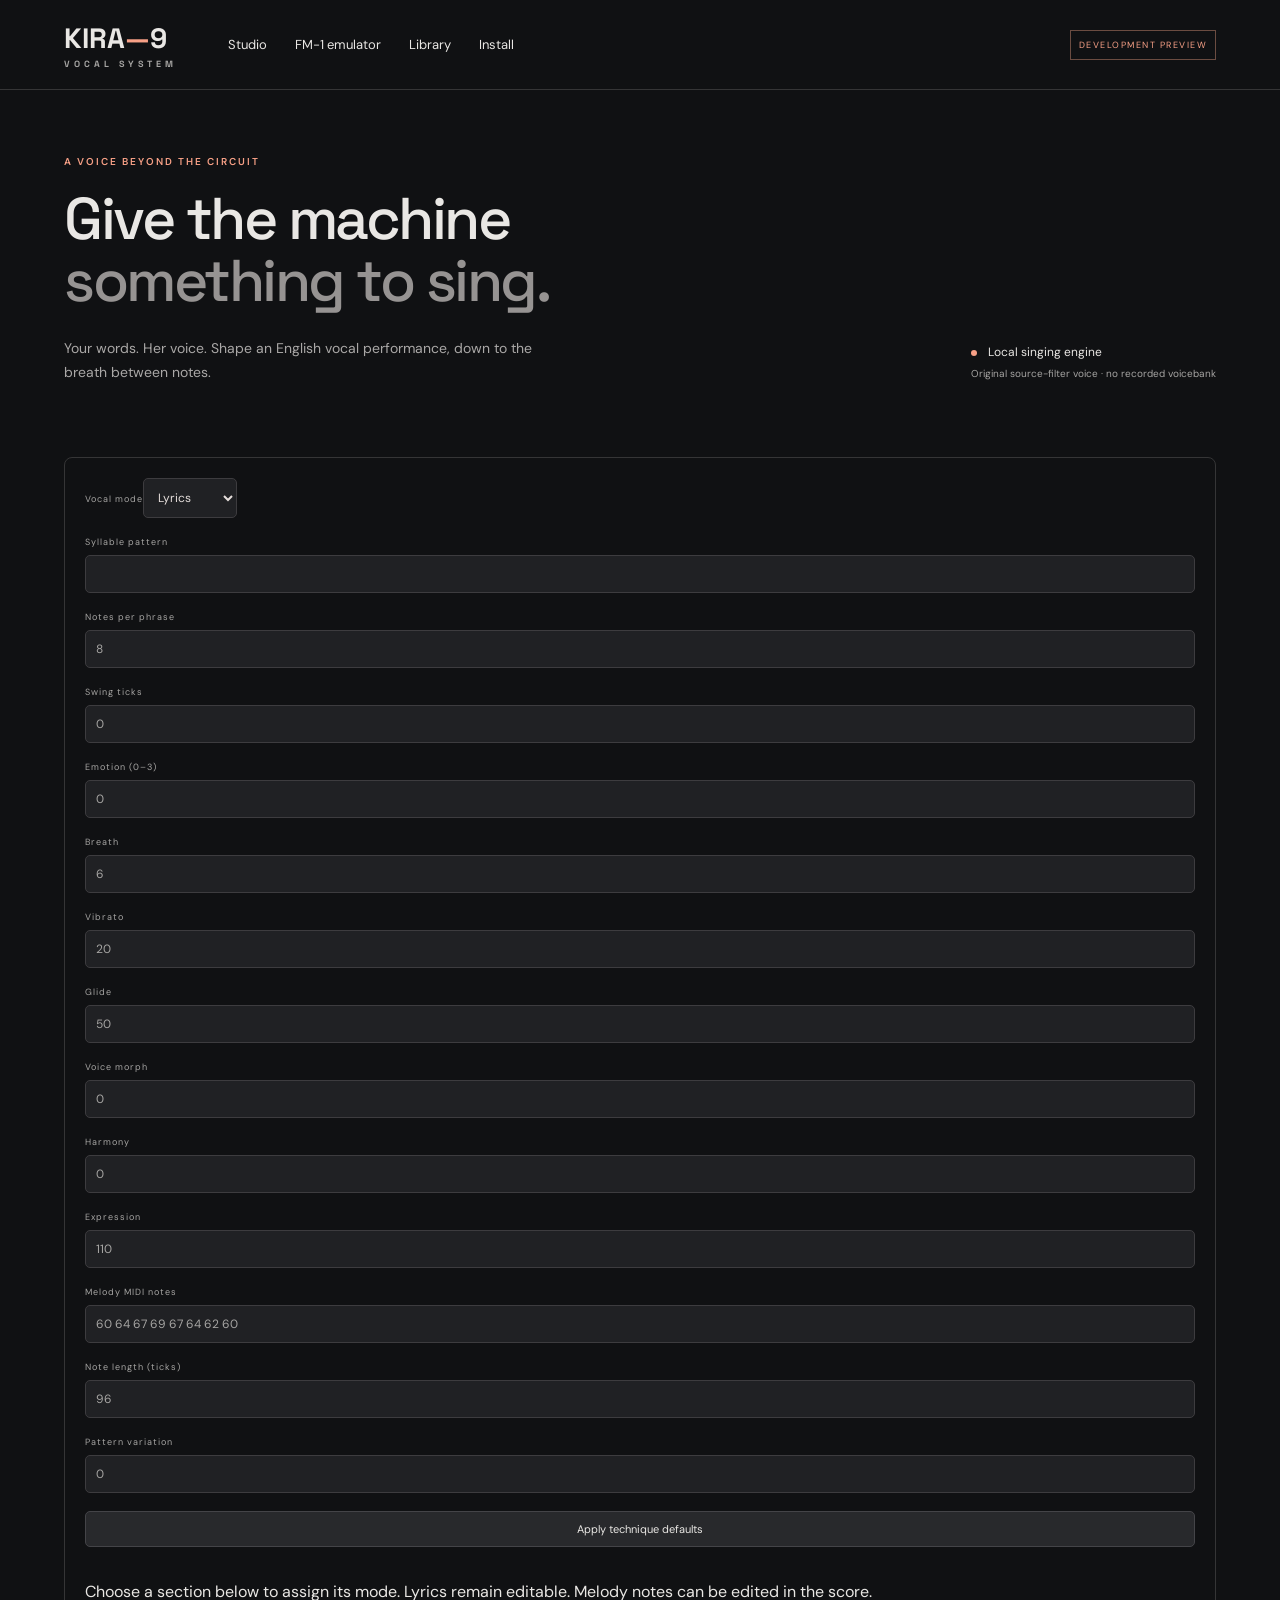
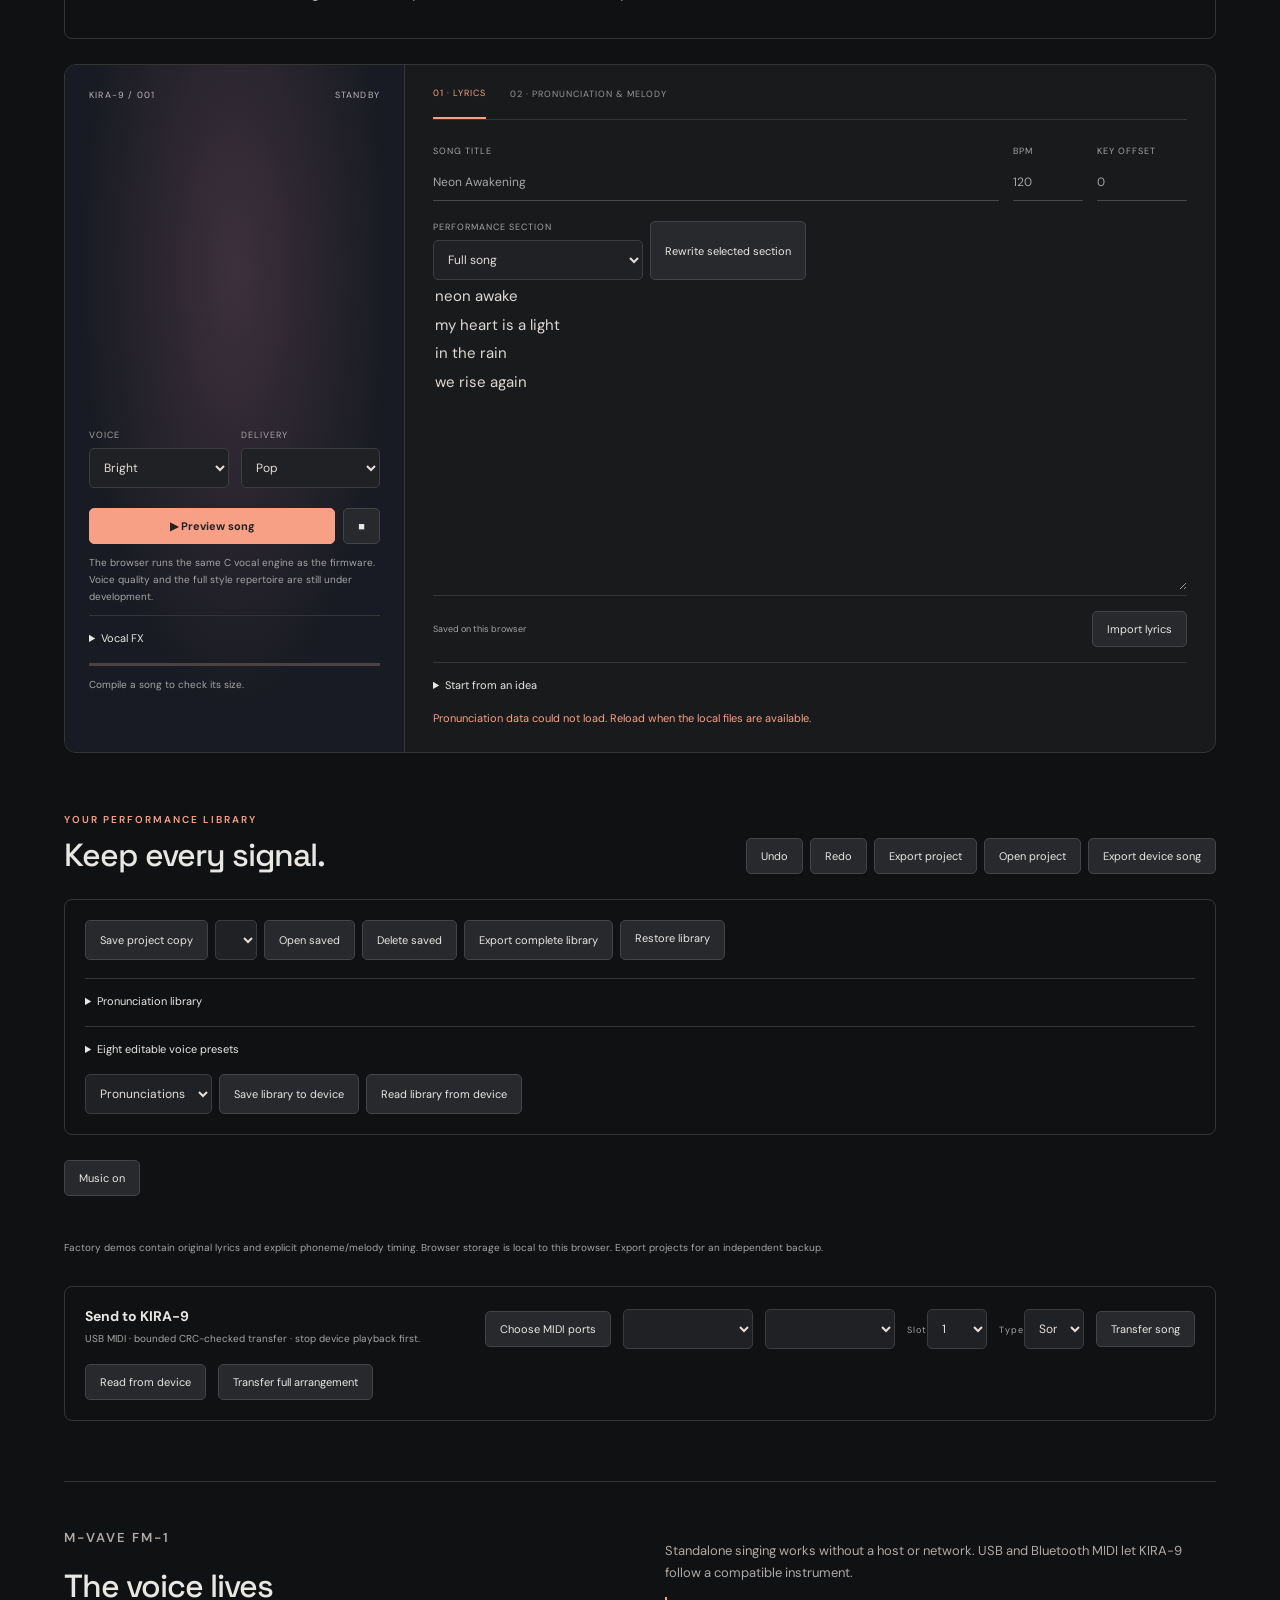
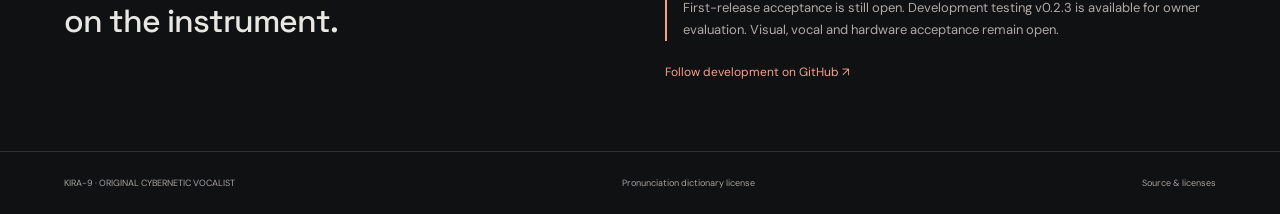
==== commit dc02a967: "KIRA-9 0.2.4-dev: demo arrangements, Perfect Key, vocal effects and BLE fixes" ====
--- a/studio/index.html
+++ b/studio/index.html
@@ -1,7 +1,17 @@
 <!doctype html><html lang="en"><head><meta charset="utf-8"><meta name="viewport" content="width=device-width,initial-scale=1"><title>KIRA-9 · Songwriting Studio</title><meta name="description" content="Write an original song for your cybernetic vocalist. Edit English pronunciation, melody and timing, and preview the actual KIRA-9 singing engine."><link rel="stylesheet" href="style.css"></head><body>
 <header><a class="brand" href="#">KIRA<span>—</span>9 <small>VOCAL SYSTEM</small></a><nav><a href="#workspace">Studio</a><a href="../emu/">FM-1 emulator</a><a href="#library">Library</a><a href="#install">Install</a></nav><span class="tag">DEVELOPMENT PREVIEW</span></header>
 <main><section class="intro"><div><p class="eyebrow">A VOICE BEYOND THE CIRCUIT</p><h1>Give the machine<br><em>something to sing.</em></h1><p class="lede">Your words. Her voice. Shape an English vocal performance, down to the breath between notes.</p></div><aside><span class="indicator"></span> Local singing engine<br><small>Original source-filter voice · no recorded voicebank</small></aside></section>
-<section class="library-tools"><label>Vocal mode<select id="vocalMode"><option>Lyrics</option><option>Vocalise</option><option>Scat</option><option>Hum</option><option>Vocables</option></select></label><label>Syllable pattern<input id="syllables" value="ooh ah na la"></label><label>Notes per phrase<input id="density" type="number" min="1" max="32" value="8"></label><label>Swing ticks<input id="swing" type="number" min="0" max="16" value="0"></label><label>Emotion (0–3)<input id="emotion" type="number" min="0" max="3" value="0"></label><label>Breath<input id="breath" type="number" min="0" max="100" value="6"></label><label>Vibrato<input id="vibrato" type="number" min="0" max="100" value="20"></label><label>Glide<input id="glide" type="number" min="0" max="100" value="50"></label><label>Voice morph<input id="morph" type="number" min="0" max="100" value="0"></label><label>Harmony<input id="harmony" type="number" min="-12" max="12" value="0"></label><label>Expression<input id="expression" type="number" min="0" max="127" value="110"></label><label>Melody MIDI notes<input id="wordlessNotes" value="60 64 67 69 67 64 62 60"></label><label>Note length (ticks)<input id="noteTicks" type="number" min="48" max="1536" value="96"></label><label>Pattern variation<input id="seed" type="number" min="0" max="65535" value="0"></label><button id="modeDefaults">Apply technique defaults</button><p>Choose a section below to assign its mode. Lyrics remain editable. Melody notes can be edited in the score.</p></section><section id="workspace" class="workspace"><aside class="performer"><div class="performer-top"><span>KIRA-9 / 001</span><span id="playstate">STANDBY</span></div><canvas id="face" width="240" height="240" aria-label="Animated cyborg singer preview"></canvas><div class="voice-controls"><label>VOICE<select id="voice"><option value="0">Bright</option><option value="1">Deep</option><option value="2">Airy</option><option value="3">Smoky</option><option value="4">Youthful</option><option value="5">Mature</option><option value="6">Synthetic</option></select></label><label>DELIVERY<select id="style"><option value="0">Pop</option><option value="1">House</option><option value="2">IDM</option><option value="3">Trip-hop</option><option value="4">Ambient</option><option value="5">Soul</option><option value="6">Experimental</option><option value="7">Robotic</option></select></label></div><div class="transport"><button id="play" class="primary">▶ Preview song</button><button id="stop" aria-label="Stop singing">■</button></div><p class="fine">The browser runs the same C vocal engine as the firmware. Voice quality and the full style repertoire are still under development.</p><div class="meter"><span id="progress"></span></div><p id="capacity" class="fine">Compile a song to check its size.</p></aside>
+<section class="library-tools"><label>Vocal mode<select id="vocalMode"><option>Lyrics</option><option>Vocalise</option><option>Scat</option><option>Hum</option><option>Vocables</option></select></label><label>Syllable pattern<input id="syllables" value="ooh ah na la"></label><label>Notes per phrase<input id="density" type="number" min="1" max="32" value="8"></label><label>Swing ticks<input id="swing" type="number" min="0" max="16" value="0"></label><label>Emotion (0–3)<input id="emotion" type="number" min="0" max="3" value="0"></label><label>Breath<input id="breath" type="number" min="0" max="100" value="6"></label><label>Vibrato<input id="vibrato" type="number" min="0" max="100" value="20"></label><label>Glide<input id="glide" type="number" min="0" max="100" value="50"></label><label>Voice morph<input id="morph" type="number" min="0" max="100" value="0"></label><label>Harmony<input id="harmony" type="number" min="-12" max="12" value="0"></label><label>Expression<input id="expression" type="number" min="0" max="127" value="110"></label><label>Melody MIDI notes<input id="wordlessNotes" value="60 64 67 69 67 64 62 60"></label><label>Note length (ticks)<input id="noteTicks" type="number" min="48" max="1536" value="96"></label><label>Pattern variation<input id="seed" type="number" min="0" max="65535" value="0"></label><button id="modeDefaults">Apply technique defaults</button><p>Choose a section below to assign its mode. Lyrics remain editable. Melody notes can be edited in the score.</p></section><section id="workspace" class="workspace"><aside class="performer"><div class="performer-top"><span>KIRA-9 / 001</span><span id="playstate">STANDBY</span></div><canvas id="face" width="240" height="240" aria-label="Animated cyborg singer preview"></canvas><div class="voice-controls"><label>VOICE<select id="voice"><option value="0">Bright</option><option value="1">Deep</option><option value="2">Airy</option><option value="3">Smoky</option><option value="4">Youthful</option><option value="5">Mature</option><option value="6">Synthetic</option></select></label><label>DELIVERY<select id="style"><option value="0">Pop</option><option value="1">House</option><option value="2">IDM</option><option value="3">Trip-hop</option><option value="4">Ambient</option><option value="5">Soul</option><option value="6">Experimental</option><option value="7">Robotic</option></select></label></div><div class="transport"><button id="play" class="primary">▶ Preview song</button><button id="stop" aria-label="Stop singing">■</button></div><p class="fine">The browser runs the same C vocal engine as the firmware. Voice quality and the full style repertoire are still under development.</p><details><summary>Vocal FX</summary><div class="voice-controls">
+<label>Auto-Tune<select id="tuning"><option value="0">Off</option><option value="1" selected>Natural</option><option value="2">Pop</option><option value="3">Hard</option></select></label>
+<label>Strength<input id="tuneStrength" type="range" min="0" max="100" value="100"></label>
+<label>Retune speed<input id="tuneSpeed" type="range" min="0" max="100" value="55"></label>
+<label>Chorus<input id="chorus" type="range" min="0" max="100" value="0"></label>
+<label>Echo<input id="echo" type="range" min="0" max="100" value="0"></label>
+<label>Tempo delay<input id="delay" type="range" min="0" max="100" value="0"></label>
+<label>Reverb<input id="reverb" type="range" min="0" max="100" value="0"></label>
+<label>Music level<input id="musicLevel" type="range" min="0" max="100" value="70"></label>
+<label>Vocal level<input id="vocalLevel" type="range" min="0" max="100" value="100"></label>
+</div></details><div class="meter"><span id="progress"></span></div><p id="capacity" class="fine">Compile a song to check its size.</p></aside>
 <div class="editor"><div class="tabs" role="tablist"><button class="active" id="lyricsTab">01 · LYRICS</button><button id="timingTab">02 · PRONUNCIATION & MELODY</button></div><div id="lyricsPanel"><div class="title-row"><label>SONG TITLE<input id="title" value="Neon Awakening" maxlength="80"></label><label>BPM<input id="bpm" type="number" min="30" max="300" value="120"></label><label>KEY OFFSET<input id="key" type="number" min="-12" max="12" value="0"></label></div><div class="actions"><label>PERFORMANCE SECTION<select id="section"><option value="all">Full song</option></select></label><button id="sectionRewrite">Rewrite selected section</button></div><label for="lyrics" class="sr">Your lyrics</label><textarea id="lyrics" spellcheck="true" placeholder="Paste your lyrics. Your wording stays yours."></textarea><div class="editor-footer"><span id="autosave">Saved on this browser</span><label class="filebutton">Import lyrics<input id="textfile" type="file" accept=".txt,text/plain"></label></div><details><summary>Start from an idea</summary><p class="fine">Offline rule-based starter. Your idea enters the first verse; mood and delivery guide the tempo and an original lyric structure. This is not an AI service, and it does not rewrite an existing draft automatically.</p><div class="generate-row"><input id="idea" placeholder="A new beginning in a neon city" maxlength="80"><select id="mood"><option value="bright">Bright</option><option value="quiet">Quiet</option></select><button id="generate">Create new draft</button></div></details></div><div id="timingPanel" hidden><p class="fine">Edit each word’s ARPAbet phonemes, MIDI note, and duration in ticks (96 per quarter note). Section headings are preserved but never sung. Unknown words need an explicit pronunciation.</p><div class="table-wrap"><table><thead><tr><th>WORD</th><th>PHONEMES</th><th>MIDI NOTE</th><th>TICKS</th><th>STRESS</th><th>LEVEL</th><th>BREATH</th><th>PHONEME TICKS</th><th>MELISMA</th></tr></thead><tbody id="alignment"></tbody></table></div><label>QUANTIZE<select id="quantize"><option value="1">Exact</option><option value="6">1/64</option><option value="12">1/32</option><option value="24">1/16</option><option value="48">1/8</option></select></label><button id="compile">Validate performance</button><button id="fromLyrics">Rebuild score from lyrics</button><div class="table-wrap"><table><thead><tr><th>Tick</th><th>Phoneme</th><th>Note</th><th>Length</th><th>Level</th><th>Stress</th></tr></thead><tbody id="scoreRows"></tbody></table></div></div><div id="status" role="status" aria-live="polite">Loading pronunciation dictionary…</div></div></section>
-<section id="library" class="library"><div class="section-heading"><div><p class="eyebrow">YOUR PERFORMANCE LIBRARY</p><h2>Keep every signal.</h2></div><div class="actions"><button id="undo">Undo</button><button id="redo">Redo</button><button id="exportProject">Export project</button><label class="filebutton">Open project<input id="projectfile" type="file" accept=".json"></label><button id="exportSong">Export device song</button></div></div><div class="library-tools"><div class="actions"><button id="saveProject">Save project copy</button><select id="savedProjects" aria-label="Saved projects"></select><button id="openSaved">Open saved</button><button id="deleteSaved">Delete saved</button><button id="exportLibrary">Export complete library</button><label class="filebutton">Restore library<input id="restoreLibrary" type="file" accept=".json"></label></div><details><summary>Pronunciation library</summary><p class="fine">One English word and its ARPAbet pronunciation per line. For example: kira = K IH R AH. Corrections apply to new compilations; your lyric text stays intact.</p><textarea id="pronunciations" aria-label="Pronunciation library" placeholder="kira = K IH R AH"></textarea><button id="savePronunciations">Save pronunciations</button></details><details><summary>Eight editable voice presets</summary><p class="fine">Voice 0–6 · Style 0–7 · Emotion 0–3 · Morph/breath/vibrato/glide 0–100 · Harmony −12…12 semitones (0 off) · Expression 0–127.</p><div class="table-wrap"><table><thead><tr><th>Name</th><th>Voice</th><th>Style</th><th>Emotion</th><th>Morph</th><th>Breath</th><th>Vibrato</th><th>Glide</th><th>Harmony</th><th>Expression</th><th>Audition</th></tr></thead><tbody id="presetRows"></tbody></table></div></details><div class="actions"><select id="libraryKind" aria-label="Independent device library"><option value="3">Pronunciations</option><option value="4">Voice presets</option></select><button id="sendLibrary">Save library to device</button><button id="readLibrary">Read library from device</button></div></div><div id="demos" class="demos"></div><p class="fine">Factory demos contain original lyrics and explicit phoneme/melody timing. Browser storage is local to this browser. Export projects for an independent backup.</p><div class="device-row"><div><h3>Send to KIRA-9</h3><p class="fine">USB MIDI · bounded CRC-checked transfer · stop device playback first.</p></div><button id="connect">Choose MIDI ports</button><select id="midiIn" aria-label="MIDI input"></select><select id="midiOut" aria-label="MIDI output"></select><label>Slot<select id="slot"><option value="0">1</option><option value="1">2</option><option value="2">3</option><option value="3">4</option><option value="4">5</option><option value="5">6</option><option value="6">7</option><option value="7">8</option></select></label><label>Type<select id="kind"><option value="0">Song</option><option value="1">Phrase</option><option value="2">Word</option></select></label><button id="transfer">Transfer song</button><button id="receiveSong">Read from device</button><button id="sendArrangement">Transfer full arrangement</button></div></section>
+<section id="library" class="library"><div class="section-heading"><div><p class="eyebrow">YOUR PERFORMANCE LIBRARY</p><h2>Keep every signal.</h2></div><div class="actions"><button id="undo">Undo</button><button id="redo">Redo</button><button id="exportProject">Export project</button><label class="filebutton">Open project<input id="projectfile" type="file" accept=".json"></label><button id="exportSong">Export device song</button></div></div><div class="library-tools"><div class="actions"><button id="saveProject">Save project copy</button><select id="savedProjects" aria-label="Saved projects"></select><button id="openSaved">Open saved</button><button id="deleteSaved">Delete saved</button><button id="exportLibrary">Export complete library</button><label class="filebutton">Restore library<input id="restoreLibrary" type="file" accept=".json"></label></div><details><summary>Pronunciation library</summary><p class="fine">One English word and its ARPAbet pronunciation per line. For example: kira = K IH R AH. Corrections apply to new compilations; your lyric text stays intact.</p><textarea id="pronunciations" aria-label="Pronunciation library" placeholder="kira = K IH R AH"></textarea><button id="savePronunciations">Save pronunciations</button></details><details><summary>Eight editable voice presets</summary><p class="fine">Voice 0–6 · Style 0–7 · Emotion 0–3 · Morph/breath/vibrato/glide 0–100 · Harmony −12…12 semitones (0 off) · Expression 0–127.</p><div class="table-wrap"><table><thead><tr><th>Name</th><th>Voice</th><th>Style</th><th>Emotion</th><th>Morph</th><th>Breath</th><th>Vibrato</th><th>Glide</th><th>Harmony</th><th>Expression</th><th>Audition</th></tr></thead><tbody id="presetRows"></tbody></table></div></details><div class="actions"><select id="libraryKind" aria-label="Independent device library"><option value="3">Pronunciations</option><option value="4">Voice presets</option></select><button id="sendLibrary">Save library to device</button><button id="readLibrary">Read library from device</button></div></div><button id="demoMusic" type="button" aria-pressed="true">Music on</button><div id="demos" class="demos"></div><p class="fine">Factory demos contain original lyrics and explicit phoneme/melody timing. Browser storage is local to this browser. Export projects for an independent backup.</p><div class="device-row"><div><h3>Send to KIRA-9</h3><p class="fine">USB MIDI · bounded CRC-checked transfer · stop device playback first.</p></div><button id="connect">Choose MIDI ports</button><select id="midiIn" aria-label="MIDI input"></select><select id="midiOut" aria-label="MIDI output"></select><label>Slot<select id="slot"><option value="0">1</option><option value="1">2</option><option value="2">3</option><option value="3">4</option><option value="4">5</option><option value="5">6</option><option value="6">7</option><option value="7">8</option></select></label><label>Type<select id="kind"><option value="0">Song</option><option value="1">Phrase</option><option value="2">Word</option></select></label><button id="transfer">Transfer song</button><button id="receiveSong">Read from device</button><button id="sendArrangement">Transfer full arrangement</button></div></section>
 <section id="install" class="install"><div><p class="eyebrow">M-VAVE FM-1</p><h2>The voice lives<br>on the instrument.</h2></div><div><p>Standalone singing works without a host or network. USB and Bluetooth MIDI let KIRA-9 follow a compatible instrument.</p><p class="notice">First-release acceptance is still open. Development testing v0.2.3 is available for owner evaluation. Visual, vocal and hardware acceptance remain open.</p><a class="repo" href="https://github.com/CodingSlapfu/KIRA-9">Follow development on GitHub ↗</a></div></section></main><footer><span>KIRA-9 · ORIGINAL CYBERNETIC VOCALIST</span><a href="CMUDICT-LICENSE.txt">Pronunciation dictionary license</a><a href="https://github.com/CodingSlapfu/KIRA-9">Source & licenses</a></footer><script type="module" src="app.mjs"></script></body></html>
